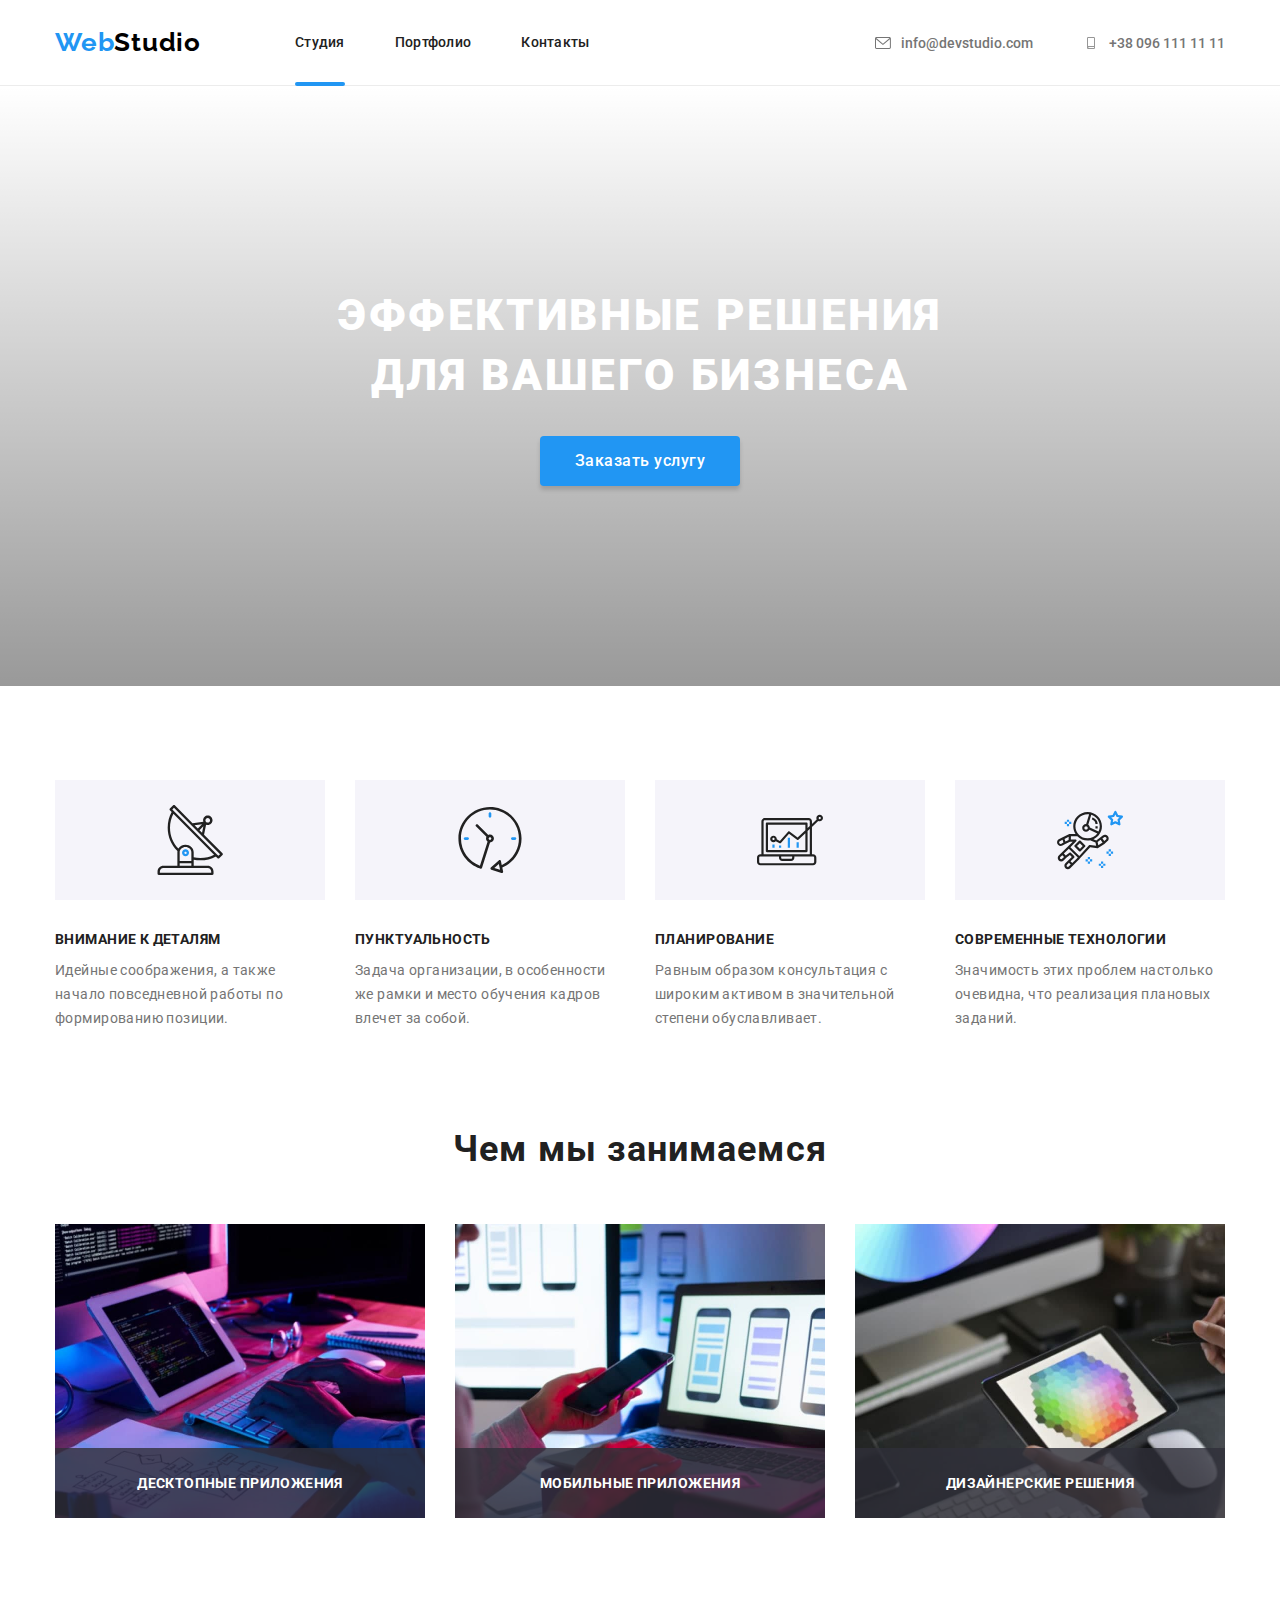
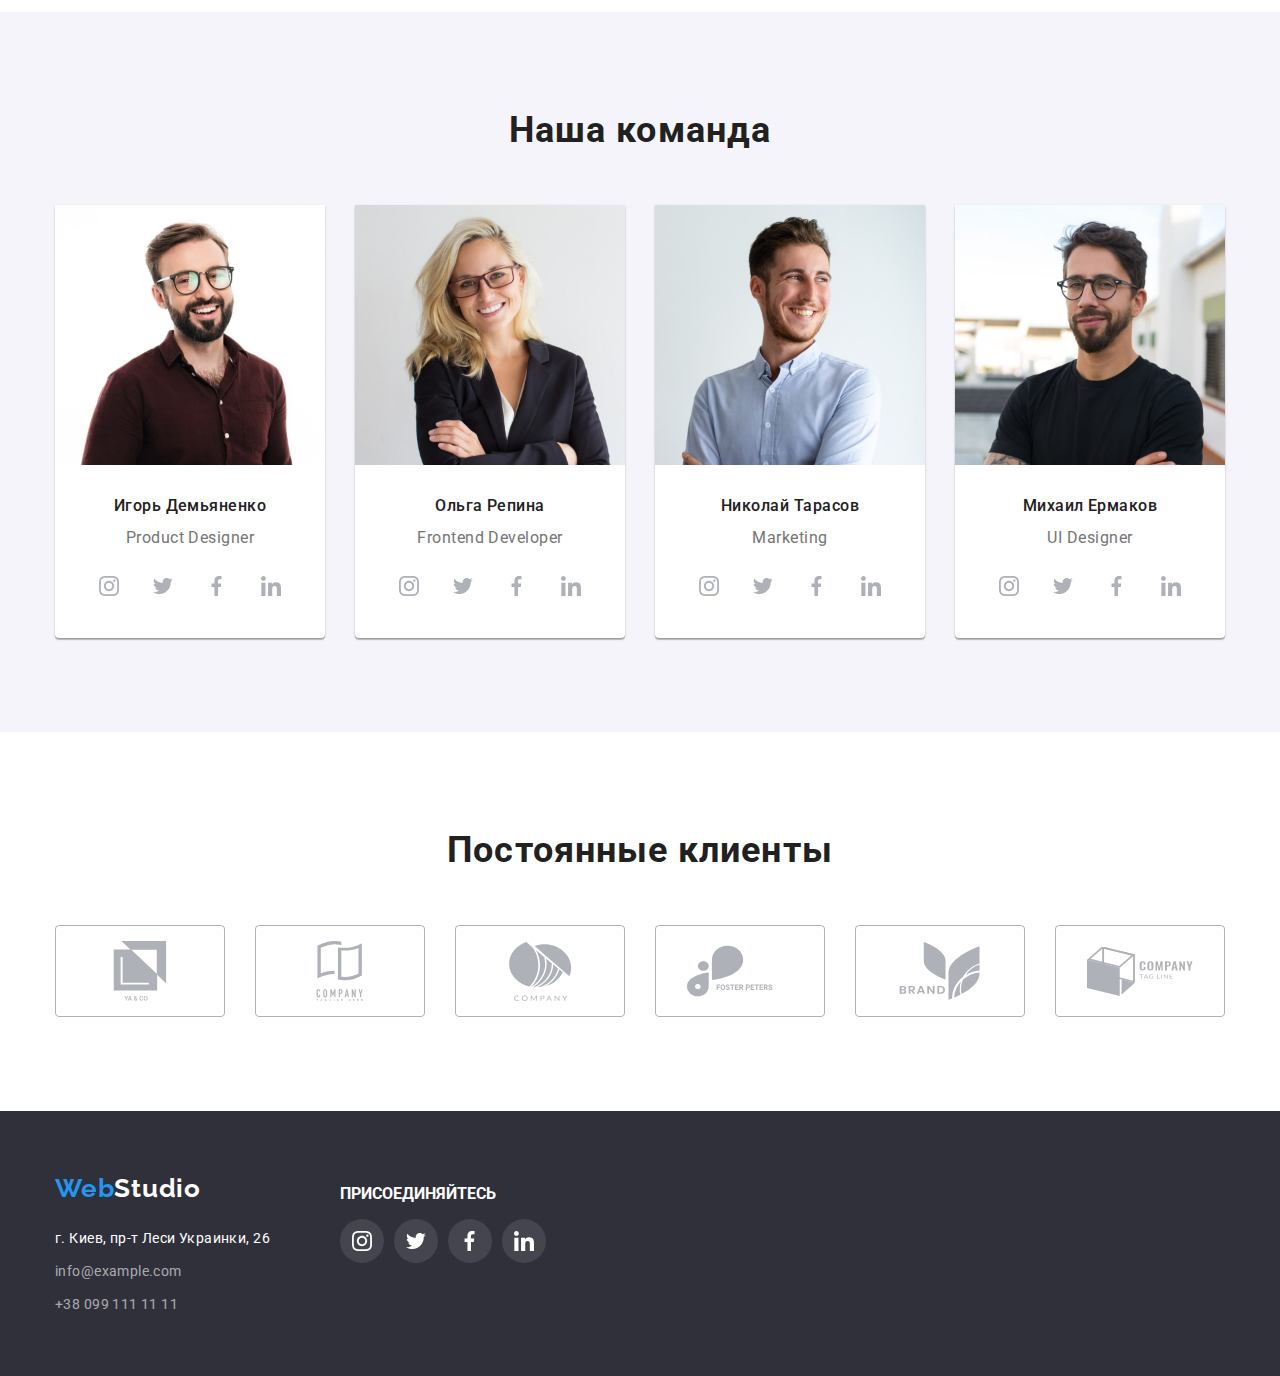
==== index.html @ 5f4a39ab "taks" ====
<!DOCTYPE html>
<html lang="en">
  <head>
    <meta charset="UTF-8" />
    <meta http-equiv="X-UA-Compatible" content="IE=edge" />
    <meta name="viewport" content="width=device-width, initial-scale=1.0" />
    <title>Document</title>
    <link
      rel="stylesheet"
      href="https://cdnjs.cloudflare.com/ajax/libs/modern-normalize/1.1.0/modern-normalize.css"
      integrity="sha512-Y0MM+V6ymRKN2zStTqzQ227DWhhp4Mzdo6gnlRnuaNCbc+YN/ZH0sBCLTM4M0oSy9c9VKiCvd4Jk44aCLrNS5Q=="
      crossorigin="anonymous"
      referrerpolicy="no-referrer"
    />
    <link
      rel="stylesheet"
      href="https://cdnjs.cloudflare.com/ajax/libs/animate.css/4.1.1/animate.min.css"
    />
    <link rel="stylesheet" href="./css/styles-new.css" />
  </head>
  <body>
    <header class="header">
      <div class="container header-info">
        <nav class="menu">
          <a class="webstudio" href="./index.html"
            >Web<span class="colorstudio-top">Studio</span></a
          >
          <ul class="ul-menu">
            
            <li class="li-head-button">
              <div class="active">
                <a class="head-button" href="./index.html">Студия</a>
              </div>

            </li>
            <li class="li-head-button">
              <a class="head-button" href="./portfolio.html">Портфолио</a>
            </li>
            <li class="li-head-button">
              <a class="head-button" href="">Контакты</a>
            </li>
          </ul>
        </nav>

        <ul class="head-cotacts">
          <li class="head-cotacts-li">
            <a class="contacts-top" href="mailto:info@devstudio.com">
              <svg class="icons-contacts">
                <use class="test" href="./img/symbol-defs.svg#icon-mail"></use>
              </svg>
              info@devstudio.com
            </a>
          </li>
          <li class="head-cotacts-li">
            <a class="contacts-top" href="tel:+380961111111">
              <svg class="icons-contacts">
                <use
                  class="test"
                  href="./img/symbol-defs.svg#icon-phone-norm"
                ></use>
              </svg>
              +38 096 111 11 11
            </a>
          </li>
        </ul>
      </div>
    </header>

    <main>
      <!--==========================HERO-SECTION================================-->

      <section class="section hero-section">
        <div class="container">
          <div class="hero-content">
            <h1 class="texthello">Эффективные решения для вашего бизнеса</h1>
            <button class="button-main modal-btn" type="button" data-modal-open>
              Заказать услугу
            </button>
          </div>
        </div>
      </section>
      <!--==========================END-HERO-SECTION============================-->

      <!-- =========================SECTION-OUR-BENEFITS========================-->
      <section class="section our-benefits">
        <div class="container">
          <ul class="menu-feature">
            <li class="li-menu-feature">
              <svg class="div-feature-icons">
                <use href="./img/symbol-defs.svg#icon-plate-all"></use>
              </svg>
              <h3 class="feature">Внимание к деталям</h3>
              <p class="p-benefits-content">
                Идейные соображения, а также начало повседневной работы по
                формированию позиции.
              </p>
            </li>

            <li class="li-menu-feature">
              <svg class="div-feature-icons">
                <use href="./img/symbol-defs.svg#icon-clock-all"></use>
              </svg>
              <h3 class="feature">Пунктуальность</h3>
              <p class="p-benefits-content">
                Задача организации, в особенности же рамки и место обучения
                кадров влечет за собой.
              </p>
            </li>

            <li class="li-menu-feature">
              <svg class="div-feature-icons">
                <use href="./img/symbol-defs.svg#icon-chart-all"></use>
              </svg>
              <h3 class="feature">Планирование</h3>
              <p class="p-benefits-content">
                Равным образом консультация с широким активом в значительной
                степени обуславливает.
              </p>
            </li>

            <li class="li-menu-feature">
              <svg class="div-feature-icons">
                <use href="./img/symbol-defs.svg#icon-astronaut-all"></use>
              </svg>
              <h3 class="feature">Современные технологии</h3>
              <p class="p-benefits-content">
                Значимость этих проблем настолько очевидна, что реализация
                плановых заданий.
              </p>
            </li>
          </ul>
        </div>
      </section>
      <!-- =========================END-SECTION-OUR-BENEFITS====================-->

      <!-- =========================SECTION-WHAT-ARE-WE-DO====================-->
      <section class="section">
        <div class="container">
          <h2 class="what-are-wedoo-and-ourteam">Чем мы занимаемся</h2>
          <ul class="whatarewedo-list">
            <li class="whatarewedo-list-li">
              <img
                src="./img/s21.jpg"
                alt="coding"
                width="370"
                height="294"
                class="img"
              />
              <div class="whatarewedo-list-li-div">
                <p class="whatarewedo-list-li-div-p">Десктопные приложения</p>
              </div>
            </li>
            <li class="whatarewedo-list-li">
              <img
                src="./img/s22.jpg"
                alt="phoning"
                width="370"
                height="294"
                class="img"
              />
              <div class="whatarewedo-list-li-div">
                <p class="whatarewedo-list-li-div-p">Мобильные приложения</p>
              </div>
            </li>
            <li class="whatarewedo-list-li">
              <img
                src="./img/s23.jpg"
                alt="picturing"
                width="370"
                height="294"
                class="img"
              />
              <div class="whatarewedo-list-li-div">
                <p class="whatarewedo-list-li-div-p">Дизайнерские решения</p>
              </div>
            </li>
          </ul>
        </div>
      </section>
      <!-- ================END-SECTION-WHAT-ARE-WE-DO====================-->

      <!-- ================SECTION-OUR-TEAM====================-->
      <section class="sectionourteam section">
        <div class="container">
          <h2 class="what-are-wedoo-and-ourteam">Наша команда</h2>
          <ul class="menu-people">
            <li class="name-box">
              <img src="./img/igor.jpg" alt="igor" width="270" height="260" />
              <div class="div-name-box">
                <h3 class="name">Игорь Демьяненко</h3>
                <p class="position">Product Designer</p>
                <ul class="social-links-list">
                  <li>
                    <a class="buttons-social-links" href="">
                      <svg class="icons-social-links">
                        <use href="./img/symbol-defs.svg#icon-instagram"></use>
                      </svg>
                    </a>
                  </li>
                  <li>
                    <a class="buttons-social-links" href="">
                      <svg class="icons-social-links">
                        <use href="./img/symbol-defs.svg#icon-twitter"></use>
                      </svg>
                    </a>
                  </li>
                  <li>
                    <a class="buttons-social-links" href="">
                      <svg class="icons-social-links">
                        <use href="./img/symbol-defs.svg#icon-fbook"></use>
                      </svg>
                    </a>
                  </li>
                  <li>
                    <a class="buttons-social-links" href="">
                      <svg class="icons-social-links">
                        <use href="./img/symbol-defs.svg#icon-in"></use>
                      </svg>
                    </a>
                  </li>
                </ul>
              </div>
            </li>

            <li class="name-box">
              <img src="./img/olga.jpg" alt="olga" width="270" height="260" />
              <div class="div-name-box">
                <h3 class="name">Ольга Репина</h3>
                <p class="position">Frontend Developer</p>
                <ul class="social-links-list">
                  <li>
                    <a class="buttons-social-links" href="">
                      <svg class="icons-social-links">
                        <use href="./img/symbol-defs.svg#icon-instagram"></use>
                      </svg>
                    </a>
                  </li>
                  <li>
                    <a class="buttons-social-links" href="">
                      <svg class="icons-social-links">
                        <use href="./img/symbol-defs.svg#icon-twitter"></use>
                      </svg>
                    </a>
                  </li>
                  <li>
                    <a class="buttons-social-links" href="">
                      <svg class="icons-social-links">
                        <use href="./img/symbol-defs.svg#icon-fbook"></use>
                      </svg>
                    </a>
                  </li>
                  <li>
                    <a class="buttons-social-links" href="">
                      <svg class="icons-social-links">
                        <use href="./img/symbol-defs.svg#icon-in"></use>
                      </svg>
                    </a>
                  </li>
                </ul>
              </div>
            </li>

            <li class="name-box">
              <img src="./img/kolya.jpg" alt="kolya" width="270" height="260" />

              <div class="div-name-box">
                <h3 class="name">Николай Тарасов</h3>
                <p class="position">Marketing</p>
                <ul class="social-links-list">
                  <li>
                    <a class="buttons-social-links" href="">
                      <svg class="icons-social-links">
                        <use href="./img/symbol-defs.svg#icon-instagram"></use>
                      </svg>
                    </a>
                  </li>
                  <li>
                    <a class="buttons-social-links" href="">
                      <svg class="icons-social-links">
                        <use href="./img/symbol-defs.svg#icon-twitter"></use>
                      </svg>
                    </a>
                  </li>
                  <li>
                    <a class="buttons-social-links" href="">
                      <svg class="icons-social-links">
                        <use href="./img/symbol-defs.svg#icon-fbook"></use>
                      </svg>
                    </a>
                  </li>
                  <li>
                    <a class="buttons-social-links" href="">
                      <svg class="icons-social-links">
                        <use href="./img/symbol-defs.svg#icon-in"></use>
                      </svg>
                    </a>
                  </li>
                </ul>
              </div>
            </li>

            <li class="name-box">
              <img
                src="./img/michael.jpg"
                alt="kolya"
                width="270"
                height="260"
              />

              <div class="div-name-box">
                <h3 class="name">Михаил Ермаков</h3>
                <p class="position">UI Designer</p>
                <ul class="social-links-list">
                  <li>
                    <a class="buttons-social-links" href="">
                      <svg class="icons-social-links">
                        <use href="./img/symbol-defs.svg#icon-instagram"></use>
                      </svg>
                    </a>
                  </li>
                  <li>
                    <a class="buttons-social-links" href="">
                      <svg class="icons-social-links">
                        <use href="./img/symbol-defs.svg#icon-twitter"></use>
                      </svg>
                    </a>
                  </li>
                  <li>
                    <a class="buttons-social-links" href="">
                      <svg class="icons-social-links">
                        <use href="./img/symbol-defs.svg#icon-fbook"></use>
                      </svg>
                    </a>
                  </li>
                  <li>
                    <a class="buttons-social-links" href="">
                      <svg class="icons-social-links">
                        <use href="./img/symbol-defs.svg#icon-in"></use>
                      </svg>
                    </a>
                  </li>
                </ul>
              </div>
            </li>
          </ul>
        </div>
      </section>
      <!-- ================END-SECTION-OUR-TEAM====================-->

      <!-- ================SECTION-OUR-CLIENTS====================-->
      <section class="section">
        <div class="container">
          <h2>Постоянные клиенты</h2>
          <ul class="section-clients">
            <li class="client-links">
              <a class="client-links-border" href="">
                <svg class="icons-clients">
                  <use href="./img/symbol-defs.svg#icon-clients-yaco"></use>
                </svg>
              </a>
            </li>
            <li class="client-links">
              <a class="client-links-border" href="">
                <svg class="icons-clients">
                  <use
                    href="./img/symbol-defs.svg#icon-clients-company-1"
                  ></use>
                </svg>
              </a>
            </li>
            <li class="client-links">
              <a class="client-links-border" href="">
                <svg class="icons-clients">
                  <use
                    href="./img/symbol-defs.svg#icon-clients-company-circle"
                  ></use>
                </svg>
              </a>
            </li>
            <li class="client-links">
              <a class="client-links-border" href="">
                <svg class="icons-clients">
                  <use
                    href="./img/symbol-defs.svg#icon-clients-foster-peters"
                  ></use>
                </svg>
              </a>
            </li>
            <li class="client-links">
              <a class="client-links-border" href="">
                <svg class="icons-clients">
                  <use href="./img/symbol-defs.svg#icon-clients-brand"></use>
                </svg>
              </a>
            </li>
            <li class="client-links">
              <a class="client-links-border" href="">
                <svg class="icons-clients">
                  <use
                    href="./img/symbol-defs.svg#icon-clients-company-last"
                  ></use>
                </svg>
              </a>
            </li>
          </ul>
        </div>
      </section>
      <!-- ================END-SECTION-OUR-CLIENTS====================-->
    </main>

    <footer class="podval">
      <div class="container footer-con">
        <div class="div-button-and-adress">
          <a class="lowwebstudio" href="./index.html"
            >Web<span class="webstudio-low">Studio</span></a
          >

          <address>
            <ul class="footer-adress">
              <li class="addr-prop">
                <p>г. Киев, пр-т Леси Украинки, 26</p>
              </li>

              <li class="li-footer">
                <a class="footer-adress-prop" href="mailto:info@devstudio.com"
                  >info@example.com</a
                >
              </li>

              <li class="li-footer">
                <a class="footer-adress-prop" href="tel:+380961111111"
                  >+38 099 111 11 11</a
                >
              </li>
            </ul>
          </address>
        </div>
        <div class="join-us">
          <p class="p-join-us">ПРИСОЕДИНЯЙТЕСЬ</p>
          <ul class="social-links-list-footer">
            <li>
              <a class="buttons-social-links-footer" href="">
                <svg class="icons-social-links-footer">
                  <use href="./img/symbol-defs.svg#icon-instagram"></use>
                </svg>
              </a>
            </li>
            <li>
              <a class="buttons-social-links-footer" href="">
                <svg class="icons-social-links-footer">
                  <use href="./img/symbol-defs.svg#icon-twitter"></use>
                </svg>
              </a>
            </li>
            <li>
              <a class="buttons-social-links-footer" href="">
                <svg class="icons-social-links-footer">
                  <use href="./img/symbol-defs.svg#icon-fbook"></use>
                </svg>
              </a>
            </li>
            <li>
              <a class="buttons-social-links-footer" href="">
                <svg class="icons-social-links-footer">
                  <use href="./img/symbol-defs.svg#icon-in"></use>
                </svg>
              </a>
            </li>
          </ul>
        </div>
      </div>
    </footer>
    <div class="backdrop is-hidden" data-modal>
      <div class="modal">
          <button type="button" class="close-btn" data-modal-close>X</button>
          <form action="#" class="modal-form">
              <p class="modal-form-head">Оставьте свои данные, мы вам перезвоним</p>
              <label class="modal-form-field">
                  Имя*
                  <span class="modal-form-field-content">
                    <svg class="modal-input-icons">
                      <use href="./img/symbol-defs.svg#icon-person"></use>
                    </svg>
                      <input name="user_name" type="text" class="modal-form-input" required minlength="2"
                          pattern="[a-zA-Zа-яёА-ЯЁ]+">
                      <span class="modal-form-icon"></span>
                  </span>
              </label>
              <label class="modal-form-field">
                  Телефон*
                  <span class="modal-form-field-content">
                    <svg class="modal-input-icons">
                      <use href="./img/symbol-defs.svg#icon-trubka"></use>
                    </svg>
                      <input name="user_phone" type="tel" class="modal-form-input" required
                          pattern="[0-9]{3}-[0-9]{3}-[0-9]{2}-[0-9]{2}" title="096-111-11-11">
                      <span class="modal-form-icon"></span>
                  </span>
              </label>
              <label class="modal-form-field">
                Почта*
                <span class="modal-form-field-content">
                  <svg class="modal-input-icons">
                    <use href="./img/symbol-defs.svg#icon-modal-mail"></use>
                  </svg>
                    <input name="user_mail" type="email" class="modal-form-input" required
                        pattern="[0-9]{3}-[0-9]{3}-[0-9]{2}-[0-9]{2}" title="096-111-11-11">
                    <span class="modal-form-icon"></span>
                </span>
            </label>
              <label class="modal-form-field">
                  Сообщение
                  <textarea name="user_message" class="modal-form-message" placeholder="Введите текст"></textarea>
              </label>


                  <label for="input-checkbox" class="modal-form-checkboxarea">
                    <input type="checkbox" name="custom-checkbox" class="modal-form-check" required
                    id="input-checkbox" value="checked">
                    Соглашаюсь и принимаю <a href="#"
                    class="modal-form-check-link">Условия
                    договора</a></label>
        <div class="modal-btn-kostil"><button type="submit" class="modal-form-btn">Отправить</button></div>
          </form>
      </div>
  </div>

    <script src="./js/modal.js"></script>
  </body>
</html>
---- css/styles-new.css ----
/*  =============TECH PART==============  */

@import url("https://fonts.googleapis.com/css2?family=Raleway:wght@700&family=Roboto:wght@400;500;700;900&display=swap");
:root {
  --black-color: black;
  --white-color: #ffffff;
  --hover-color: #2196f3;
  --h-color: #212121;
  --bg-color: #2f303a;
  --border-solid: #ececec;
  --content-color: #757575;
  --color-boxshadow: rgba(0, 0, 0, 0.15);
  --our-team-bg: #f5f4fa;
  --button-color: #2196f3;
  --button-hover: #188ce8;
  --footer-contacts: rgba(255, 255, 255, 0.6);
  --box-shadow-one: rgba(0, 0, 0, 0.12);
  --box-shadow-two: rgba(0, 0, 0, 0.14);
  --box-shadow-three: rgba(0, 0, 0, 0.2);
  --footer-links-bg: rgba(255, 255, 255, 0.1);
  --for-small-pics: #afb1b8;
}

*,
*::after,
*::before {
  box-sizing: border-box;
}

h1,
h2,
h3,
h4,
h5,
h6,
p {
  margin-top: 0;
}

.list {
  list-style: none;
  padding-left: 0;
  margin: 0;
}

.link {
  text-decoration: none;
  color: inherit;
}

img {
  display: block;
  max-width: 100%;
  height: auto;
}

ul {
  list-style-type: none;
  margin-top: 0px;
  margin-bottom: 0px;
  margin-left: 0; /* Отступ слева в браузере IE и Opera */
  padding-left: 0; /* Отступ слева в браузере Firefox, Safari, Chrome */
}

p {
  display: block;
  margin-block-start: 0;
  margin-block-end: 0;
  margin-inline-start: 0px;
  margin-inline-end: 0px;
  font-family: -apple-system, BlinkMacSystemFont, "Segoe UI", Roboto, Oxygen,
    Ubuntu, Cantarell, "Open Sans", "Helvetica Neue", sans-serif;
  letter-spacing: 3%;
}

body {
  font-family: "Roboto", sans-serif;
  color: var(--black-color);
  text-decoration: none;
}
/*color for 2 pages*/

.visually-hidden {
  position: absolute !important;
  clip: rect(1px 1px 1px 1px); /* IE6, IE7 */
  clip: rect(1px, 1px, 1px, 1px);
  padding: 0 !important;
  border: 0 !important;
  height: 1px !important;
  width: 1px !important;
  overflow: hidden;
}

.container {
  width: 1200px;
  margin-left: auto;
  margin-right: auto;
  padding-left: 15px;
  padding-right: 15px;
}

.section {
  padding-top: 94px;
  padding-bottom: 94px;
}

h2 {
  font-family: Roboto;
  font-style: normal;
  font-weight: bold;
  font-size: 36px;
  line-height: 136%;
  letter-spacing: 0.03em;
  white-space: nowrap;
  color: var(--h-color);
  display: flex;
  justify-content: center;
  margin-bottom: 50px;
}

/*  =============END TECH PART==============  */

/*  =============HEAD PART==============  */

.header {
  border-bottom: solid var(--border-solid) 1px;
  padding-bottom: 0px;
  padding-top: 0px;
}

.header-info {
  display: flex;
  align-items: center;
  justify-content: space-between;
}

.menu {
  display: flex;
  padding-top: 25px;
  padding-bottom: 25px;
}

.head-cotacts {
  display: flex;
  padding-top: 32px;
  padding-bottom: 32px;
}

.head-cotacts-li {
  margin-right: 50px;
}

.head-cotacts-li:last-child {
  margin-right: 0px;
}

.head-button {
  text-decoration: none;
  font-family: Roboto;
  font-style: normal;
  font-weight: 500;
  line-height: 136%;
  letter-spacing: 0.02em;
  font-size: 14px;
  color: var(--h-color);

  display: flex;
  transition-property: color;
  transition-duration: 250ms;
  transition-timing-function: cubic-bezier(0.4, 0, 0.2, 1);
}

.active {
  color: var(--hover-color);
  text-decoration: none;
  font-family: Roboto;
  font-style: normal;
  font-weight: 500;
  line-height: 136%;
  letter-spacing: 0.02em;
  font-size: 14px;
}

.active::after {
  display: block;
  position: absolute;
  left: 0; /*изменить на right:0;, чтобы изменить направление подчёркивания */
  width: 0; /*задаём длинну линии до наведения курсора*/
  height: 2px; /*задаём ширину линии*/
  background-color: var(--button-color); /*задаём цвет линии*/
  content: "";
  height: 4px;
  top: 49px;
  width: 100%;
  transition: width;
  border-radius: 2px;
}

.head-button:hover,
.head-button:focus {
  color: var(--hover-color);
}

.li-head-button {
  margin-right: 50px;
  display: flex;
  position: relative;
}

.li-head-button:last-child {
  margin-right: 0px;
}

.ul-menu {
  display: flex;
  align-items: center;
  padding-left: 0;
  margin: 0px;
}

.li-menu {
  display: flex;
  justify-content: space-between;
}

.contacts-top {
  color: var(--content-color);
  white-space: nowrap;
  text-decoration: none;
  font-size: 14px;
  font-weight: 500;
  display: flex;
  justify-content: center;
  align-items: center;
  transition-property: color;
  transition-duration: 250ms;
  transition-timing-function: cubic-bezier(0.4, 0, 0.2, 1);
}

.contacts-top:hover,
.contacts-top:focus {
  color: var(--hover-color);
}

.contacts-top:hover .icons-contacts {
  fill: var(--hover-color);
}

.contacts-top:focus .icons-contacts {
  fill: var(--hover-color);
}

.active {
  color: var(--hover-color);
}

.webstudio {
  text-decoration: none;
  font-family: Raleway;
  font-style: normal;
  font-weight: bold;
  font-size: 26px;
  line-height: 136%;
  letter-spacing: 0.03em;
  color: var(--hover-color);
  display: flex;
}

.colorstudio-top {
  color: var(--black-color);
  margin-right: 94px;
}

.icons-contacts {
  width: 16px;
  height: 12px;
  margin-right: 10px;
  fill: var(--content-color);
  transition-property: fill;
  transition-duration: 250ms;
  transition-timing-function: cubic-bezier(0.4, 0, 0.2, 1);
}

.icons-contacts:hover {
  fill: var(--hover-color);
}

/*  =============END HEAD PART==============  */

/*  =============HERO PART==============  */

.button-main {
  background: var(--button-color);
  box-shadow: 0px 4px 4px var(--color-boxshadow);
  border-radius: 4px;
  cursor: pointer;
  font-family: Roboto;
  font-style: normal;
  font-weight: 500;
  font-size: 16px;
  line-height: 187%;
  white-space: nowrap;
  text-align: center;
  letter-spacing: 0.03em;
  border: 0px;
  color: var(--white-color);
  width: 200px;
  height: 50px;
}

.button-main:hover {
  background: #188ce8;
  box-shadow: 0px 4px 4px rgba(0, 0, 0, 0.15);
  border-radius: 4px;
}

.hero-content {
  padding-left: 250px;
  padding-right: 250px;
  display: flex;
  flex-direction: column;
  align-items: center;
  justify-content: space-between;
}

.hero-section {
  background-image: linear-gradient(rgba(255, 255, 255, 0), rgba(0, 0, 0, 0.4)),
    url("/img/hero-bg.jpeg");
  background-size: cover;
  padding-top: 200px;
  padding-bottom: 200px;
}

.texthello {
  font-family: Roboto;
  font-style: normal;
  font-weight: 900;
  font-size: 44px;
  line-height: 136%;
  margin-bottom: 30px;
  text-align: center;
  letter-spacing: 0.06em;
  text-transform: uppercase;
  color: var(--white-color);
}

/*  =========MODAL PART==============  */

.backdrop {
  position: fixed;
  top: 0;
  left: 0;
  z-index: 100;
  width: 100%;
  height: 100%;
  background-color: rgba(0, 0, 0, 0.5);

  opacity: 1;
  visibility: visible;
  pointer-events: auto;

  transition: opacity 500ms linear, visibility 500ms linear;
}



.backdrop.is-hidden {
  opacity: 0;
  visibility: hidden;
  pointer-events: none;
}

.modal {
  position: absolute;
  top: 50%;
  left: 50%;
  transform: translate(-50%, -50%);
  width: 528px;
  height: 580px;
  background-color: #ffffff;
  padding: 40px;

}

.close-btn {
  position: absolute;
  display: flex;
  justify-content: center;
  align-items: center;
  top: 8px;
  right: 8px;
  width: 30px;
  height: 30px;
  border-radius: 50%;
  border: 1px solid rgba(0, 0, 0, 0.1);
  background-color: transparent;
  cursor: pointer;
  padding: 0;
}

.modal-button-close-prop {
  fill: var(--black-color);
  display: inline;
  width: 11px;
  height: 11px;
  margin: 0px;
}

.modal-form {
  display: flex;
  flex-direction: column;
  justify-content: center;
  align-content: center;

}

.modal-form .modal-form-btn {
  align-items: center;
}



.modal-form-head {
  font-family: Roboto;
  font-style: normal;
  font-weight: bold;
  font-size: 20px;
  line-height: 23px;
  text-align: center;
  letter-spacing: 0.03em;
  color: var(--h-color);
  margin-bottom: 12px;
}


.modal-form-field {
  font-family: Roboto;
font-style: normal;
font-weight: normal;
font-size: 12px;
line-height: 14px;
letter-spacing: 0.01em;
color: var(--content-color);

}

.modal-form-field + .modal-form-field {
  margin-top: 10px;
}

.modal-form-field-content {
  display: block;
  position: relative;
  margin-top: 4px;

}

.modal-form-input {
  width: 100%;
  height: 40px;
  border: 1px solid #303030;
  padding-left: 42px;
  transition: border-color 250ms linear;
}

.modal-form-input:focus {
  outline: none;
  border-color: var(--accent-color);
}



.modal-input-icons {
  position: absolute;
  left: 12px;
  top: 50%;
  transform: translateY(-50%);
  width: 18px;
  height: 18px;
  transition: background-color 250ms linear;
  fill: var(--h-color);
}

.modal-form-input:focus + .modal-form-icon {
  background-color: var(--accent-color);
}

.modal-form-message {
  width: 100%;
  height: 120px;
  resize: none;
  margin-top: 6px;
  padding: 12px 16px 12px 16px;
  transition: border-color 250ms linear;
  margin-bottom: 20px;
}

.modal-form-message:focus {
  outline: none;
  border-color: var(--accent-color);
}

.modal-form-message::placeholder {
  color: rgba(117, 117, 117, 0.5);
}

.modal-form-check-label::before {
  display: block;
  content: "";
  width: 20px;
  height: 20px;
  cursor: pointer;
  border: 1px solid #303030;
}



/*  =========END MODAL PART==============  */

/*  =============END HERO PART==============  */

/*  =============OUR BENEFITS PART==============  */

.our-benefits {
  padding-bottom: 0px;
}

.menu-feature {
  display: flex;
  justify-content: center;
  margin-left: -30px;
  margin-top: -30px;
}

.li-menu-feature {
  display: flex;
  justify-content: flex-start;
  flex-wrap: wrap;
  margin-left: 30px;
  margin-top: 30px;
  flex-basis: calc((100% - 120px) / 4);
}

.feature {
  font-family: Roboto;
  font-style: normal;
  font-weight: bold;
  font-size: 14px;
  line-height: 136%;
  white-space: nowrap;
  letter-spacing: 0.03em;
  text-transform: uppercase;
  color: var(--h-color);
  display: flex;
  justify-content: flex-start;
  margin-top: 30px;
  margin-bottom: 10px;
}

.social-links-list {
  display: flex;
  justify-content: space-between;
  flex-direction: row;
}

.div-feature-icons {
  display: flex;
  width: 270px;
  height: 120px;
  background-color: var(--our-team-bg);
  padding: 25px 102px 25px 102px;
}

.p-benefits-content {
  font-family: Roboto;
  font-style: normal;
  font-weight: normal;
  font-size: 14px;
  line-height: 171%;
  letter-spacing: 0.03em;
  color: var(--content-color);
}

/*  =============END OUR BENEFITS PART==============  */

/*  =============WHAT ARE WE DO PART==============  */

.whatarewedo-list {
  display: flex;
  justify-content: center;
  flex-wrap: wrap;
  margin-left: -30px;
  margin-top: -30px;
}

.whatarewedo-list-li {
  display: flex;
  flex-wrap: wrap;
  margin-left: 30px;
  margin-top: 30px;
  flex-basis: calc((100% - 90px) / 3);
  position: relative;
}

.whatarewedo-list-li-div {
  width: 100%;
  height: 70px;
  position: absolute;
  top: 224px;
  background: rgba(47, 48, 58, 0.8);
  display: flex;
  justify-content: center;
  align-items: center;
}
.whatarewedo-list-li-div-p {
  text-transform: uppercase;
  font-family: Roboto;
  font-style: normal;
  font-weight: bold;
  font-size: 14px;
  line-height: 16px;
  text-align: center;
  letter-spacing: 0.03em;
  color: var(--white-color);
}
/*  =============END WHAT ARE WE DO PART==============  */

/*  =============OUR TEAM PART==============  */
.sectionourteam {
  background-color: var(--our-team-bg);
}

.menu-people {
  display: flex;
  flex-wrap: wrap;
  margin-left: -30px;
  margin-top: -30px;
}

.name-box {
  background: var(--white-color);
  box-shadow: 0px 1px 3px var(--box-shadow-one),
    0px 1px 1px var(--box-shadow-two), 0px 2px 1px var(--box-shadow-three);
  border-radius: 0px 0px 4px 4px;
  margin-left: 30px;
  margin-top: 30px;
  flex-basis: calc((100% - 120px) / 4);
}

.div-name-box {
  padding: 30px 32px 30px 32px;
}

.name {
  font-family: Roboto;
  font-style: normal;
  font-weight: 500;
  font-size: 16px;
  line-height: 136%;
  /* identical to box height */
  white-space: nowrap;
  text-align: center;
  letter-spacing: 0.03em;
  margin-bottom: 10px;
  color: var(--h-color);
}

.position {
  font-family: Roboto;
  font-style: normal;
  font-weight: normal;
  font-size: 16px;
  line-height: 136%;
  white-space: nowrap;
  text-align: center;
  letter-spacing: 0.03em;
  color: var(--content-color);
  margin-bottom: 16px;
}

.icons-social-links {
  fill: var(--for-small-pics);
  width: 20px;
  height: 20px;
}

.social-links-list {
  margin-right: 10px;
}

.social-links-list:last-child {
  margin-right: 0px;
}

.buttons-social-links:hover .icons-social-links {
  fill: var(--white-color);
}

/*  =============END OUR TEAM PART==============  */

/*  =============OUR CLIENTS PART==============  */

.section-clients {
  display: flex;
  flex-wrap: wrap;
  margin-left: -30px;
  margin-top: -30px;
}

.client-links {
  display: flex;
  justify-content: center;
  align-items: center;
  margin-left: 30px;
  margin-top: 30px;
  flex-basis: calc((100% - 180px) / 6);
}

.icons-clients {
  width: 106px;
  height: 60px;
  fill: var(--for-small-pics);
  display: flex;
  transition-property: fill, border;
  transition-duration: 250ms;
  transition-timing-function: cubic-bezier(0.4, 0, 0.2, 1);
}

.client-links-border {
  width: 170px;
  height: 92px;
  border: 1px solid var(--for-small-pics);
  border-radius: 4px;
  display: flex;
  justify-content: center;
  align-items: center;
  transition-property: fill, border;
  transition-duration: 250ms;
  transition-timing-function: cubic-bezier(0.4, 0, 0.2, 1);
}

.client-links:hover .client-links-border .icons-clients {
  fill: var(--hover-color);
}

.client-links-border:hover {
  border: 1px solid var(--hover-color);
}

.buttons-social-links {
  padding: 0;
  border: none;
  border-radius: 50%;
  width: 44px;
  height: 44px;
  background-color: var(--white-color);
  display: flex;
  justify-content: center;
  align-items: center;
  cursor: pointer;
  transition-property: background-color, fill;
  transition-duration: 250ms;
  transition-timing-function: cubic-bezier(0.4, 0, 0.2, 1);
}

.buttons-social-links:hover {
  background-color: var(--hover-color);
}

/*  =============END OUR CLIENTS PART==============  */

/*  =============FOOTER PART==============  */
.podval {
  background-color: var(--bg-color);
}

.footer-con {
  padding-top: 60px;
  padding-bottom: 60px;
  display: flex;
  background-color: var(--bg-color);
}

.div-button-and-adress {
  margin-right: 70px;
}

.lowwebstudio {
  text-decoration: none;
  font-family: Raleway;
  font-style: normal;
  font-weight: bold;
  font-size: 26px;
  line-height: 136%;
  /* identical to box height */
  display: flex;
  letter-spacing: 0.03em;
  color: var(--hover-color);
}

.webstudio-low {
  color: white;
}

.addr-prop {
  font-family: Roboto;
  font-style: normal;
  font-weight: normal;
  font-size: 14px;
  line-height: 171%;
  /* or 171% */
  letter-spacing: 0.03em;
  color: var(--white-color);
  transition-property: color;
  transition-duration: 250ms;
}

.footer-adress {
  margin-top: 20px;
}

.li-footer {
  margin-top: 9px;
}

.footer-adress-prop {
  text-decoration: none;
  font-family: Roboto;
  font-style: normal;
  font-weight: normal;
  font-size: 14px;
  line-height: 171%;
  letter-spacing: 0.03em;
  color: var(--footer-contacts);
  transition-timing-function: cubic-bezier(0.4, 0, 0.2, 1);
}
/* footer end*/

.footer-adress-prop:hover,
.footer-adress-prop:focus {
  color: var(--hover-color);
}

.p-join-us {
  width: 145px;
  height: 16px;
  font-weight: 700;
  line-height: 136%;
  margin-bottom: 20px;
  color: var(--white-color);
  margin-top: 12px;
}

.buttons-social-links-footer {
  padding: 0;
  border: none;
  border-radius: 50%;
  width: 44px;
  height: 44px;
  background-color: var(--footer-links-bg);
  display: flex;
  justify-content: center;
  align-items: center;
  cursor: pointer;
  margin-right: 10px;
  transition-property: background-color;
  transition-duration: 250ms;
  transition-timing-function: cubic-bezier(0.4, 0, 0.2, 1);
}

.social-links-list-footer {
  display: flex;
  padding: 0px;
}

.icons-social-links-footer {
  fill: var(--white-color);
  width: 20px;
  height: 20px;
  transition-property: color;
  transition-duration: 250ms;
  transition-timing-function: cubic-bezier(0.4, 0, 0.2, 1);
}

.buttons-social-links-footer:hover {
  background-color: var(--hover-color);
}

/*=============================PORTFOLIO===================================*/

.button-class {
  background: var(--our-team-bg);
  border-radius: 4px;
  font-family: Roboto;
  font-style: normal;
  font-weight: 500;
  font-size: 16px;
  line-height: 162%;
  /* identical to box height, or 162% */
  padding: 6px 22px 6px 22px;
  text-align: center;
  letter-spacing: 0.03em;
  border: 0px;
  color: var(--black-color);
  cursor: pointer;
  transition-property: background, color, box-shadow, border-radius;
  transition-duration: 250ms;
  transition-timing-function: cubic-bezier(0.4, 0, 0.2, 1);
}

.button-class:hover,
.button-class:focus {
  background: var(--hover-color);
  /* shadow-middle */
  color: white;
  box-shadow: 0px 3px 1px rgba(0, 0, 0, 0.1), 0px 1px 2px rgba(0, 0, 0, 0.08),
    0px 2px 2px var(--box-shadow-one);
  border-radius: 4px;
  padding: 6px 22px 6px 22px;
}

.h3-pics {
  font-family: Roboto;
  font-style: normal;
  font-weight: bold;
  font-size: 18px;
  line-height: 200%;
  /* identical to box height, or 200% */
  margin: 0;
  letter-spacing: 0.06em;
  color: var(--h-color);
  margin-bottom: 4px;
}

.p-pics {
  font-family: Roboto;
  font-style: normal;
  font-weight: normal;
  font-size: 16px;
  line-height: 187%;
  /* identical to box height, or 187% */
  letter-spacing: 0.03em;
  color: var(--content-color);
}

.podval-portfolio {
  background: var(--bg-color);
}

.button-list {
  display: flex;
  justify-content: center;
  margin-bottom: 50px;
}

.button-li {
  margin-right: 8px;
}

.button-li:last-child {
  margin-right: 0px;
}

.pic-list {
  display: flex;
  flex-wrap: wrap;
  margin-top: -30px;
  margin-left: -30px;
}

.portfolio-box {
  background: var(--white-color);
  margin-top: 30px;
  margin-left: 30px;
  flex-basis: calc((100% - 90px) / 3);
  transition-property: box-shadow, background;
  transition-duration: 250ms;
  transition-timing-function: cubic-bezier(0.4, 0, 0.2, 1);
  position: relative;
}

.portfolio-box:hover {
  box-shadow: 0px 1px 1px rgba(0, 0, 0, 0.12), 0px 4px 4px rgba(0, 0, 0, 0.06),
    1px 4px 6px rgba(0, 0, 0, 0.16);
}

.portfolio {
  padding-top: 94px;
}

.box-text {
  padding: 20px 24px 20px 24px;
  border-left: 1px solid #eeeeee;
  border-bottom: 1px solid #eeeeee;
  border-right: 1px solid #eeeeee;
}

.portfolio-box-div {
  display: flex;
  position: relative;
}

.portfolio-pic-hover-p {
  padding: 63px 24px 63px 24px;
  font-family: Roboto;
  font-style: normal;
  font-weight: normal;
  font-size: 18px;
  line-height: 156%;
  letter-spacing: 0.03em;
  color: #ffffff;
}

.image-overlay {
  position: absolute;
  bottom: 0;
  left: 0;
  right: 0;
  overflow: hidden;
  width: 100%;
  height: 0;
  background: rgba(33, 150, 243, 0.9);
  z-index: 9;
  transition-duration: 250ms;
  transition-timing-function: cubic-bezier(0.4, 0, 0.2, 1);
}

.portfolio-box:hover .image-overlay {
  opacity: 1;
  height: 100%;
  animation-play-state: running;
}

.modal-start-p {
  font-family: Roboto;
font-style: normal;
font-weight: bold;
font-size: 20px;
line-height: 23px;
text-align: center;
letter-spacing: 0.03em;

color: #212121;
}

.modal-input-name {
  width: 100%;
}

.custom-checkbox {
  position: absolute;
  z-index: -1;
  opacity: 0;
}

.custom-checkbox+label {
  display: inline-flex;
  align-items: center;
  user-select: none;
}

.custom-checkbox+label::before {
  content: '';
  display: inline-block;
  width: 1em;
  height: 1em;
  flex-shrink: 0;
  flex-grow: 0;
  border: 1px solid #adb5bd;
  border-radius: 0.25em;
  margin-right: 0.5em;
  background-repeat: no-repeat;
  background-position: center center;
  background-size: 50% 50%;
}

.custom-checkbox:not(:disabled):not(:checked)+label:hover::before {
  border-color: #b3d7ff;
}

.custom-checkbox:not(:disabled):active+label::before {
  background-color: #b3d7ff;
  border-color: #b3d7ff;
}

.custom-checkbox:focus+label::before {
  box-shadow: 0 0 0 0.2rem rgba(0, 123, 255, 0.25);
}

.custom-checkbox:focus:not(:checked)+label::before {
  border-color: #80bdff;
}

.custom-checkbox:checked+label::before {
  border-color: #0b76ef;
  background-color: #0b76ef;
  background-image: url(./img/symbol-defs#icon-checkmark);
}

.custom-checkbox:disabled+label::before {
  background-color: #e9ecef;
}

.modal-form-checkboxarea {
  margin-bottom: 30px;
  font-family: Roboto;
font-style: normal;
font-weight: normal;
font-size: 14px;
line-height: 171%;
/* identical to box height, or 171% */

letter-spacing: 0.03em;

color: var(--content-color);
}

.modal-form-btn {
  padding: 10px 56px 10px 56px;
  font-family: Roboto;
font-style: normal;
font-weight: bold;
font-size: 16px;
line-height: 187%;
/* identical to box height, or 187% */
background-color: var(--button-color);
letter-spacing: 0.06em;
width: 200px;
height: 50px;
border-radius: 4px;
border: 0px;
color: var(--white-color);


}

.modal-btn-kostil {
  display: flex;
  justify-content: center;
}
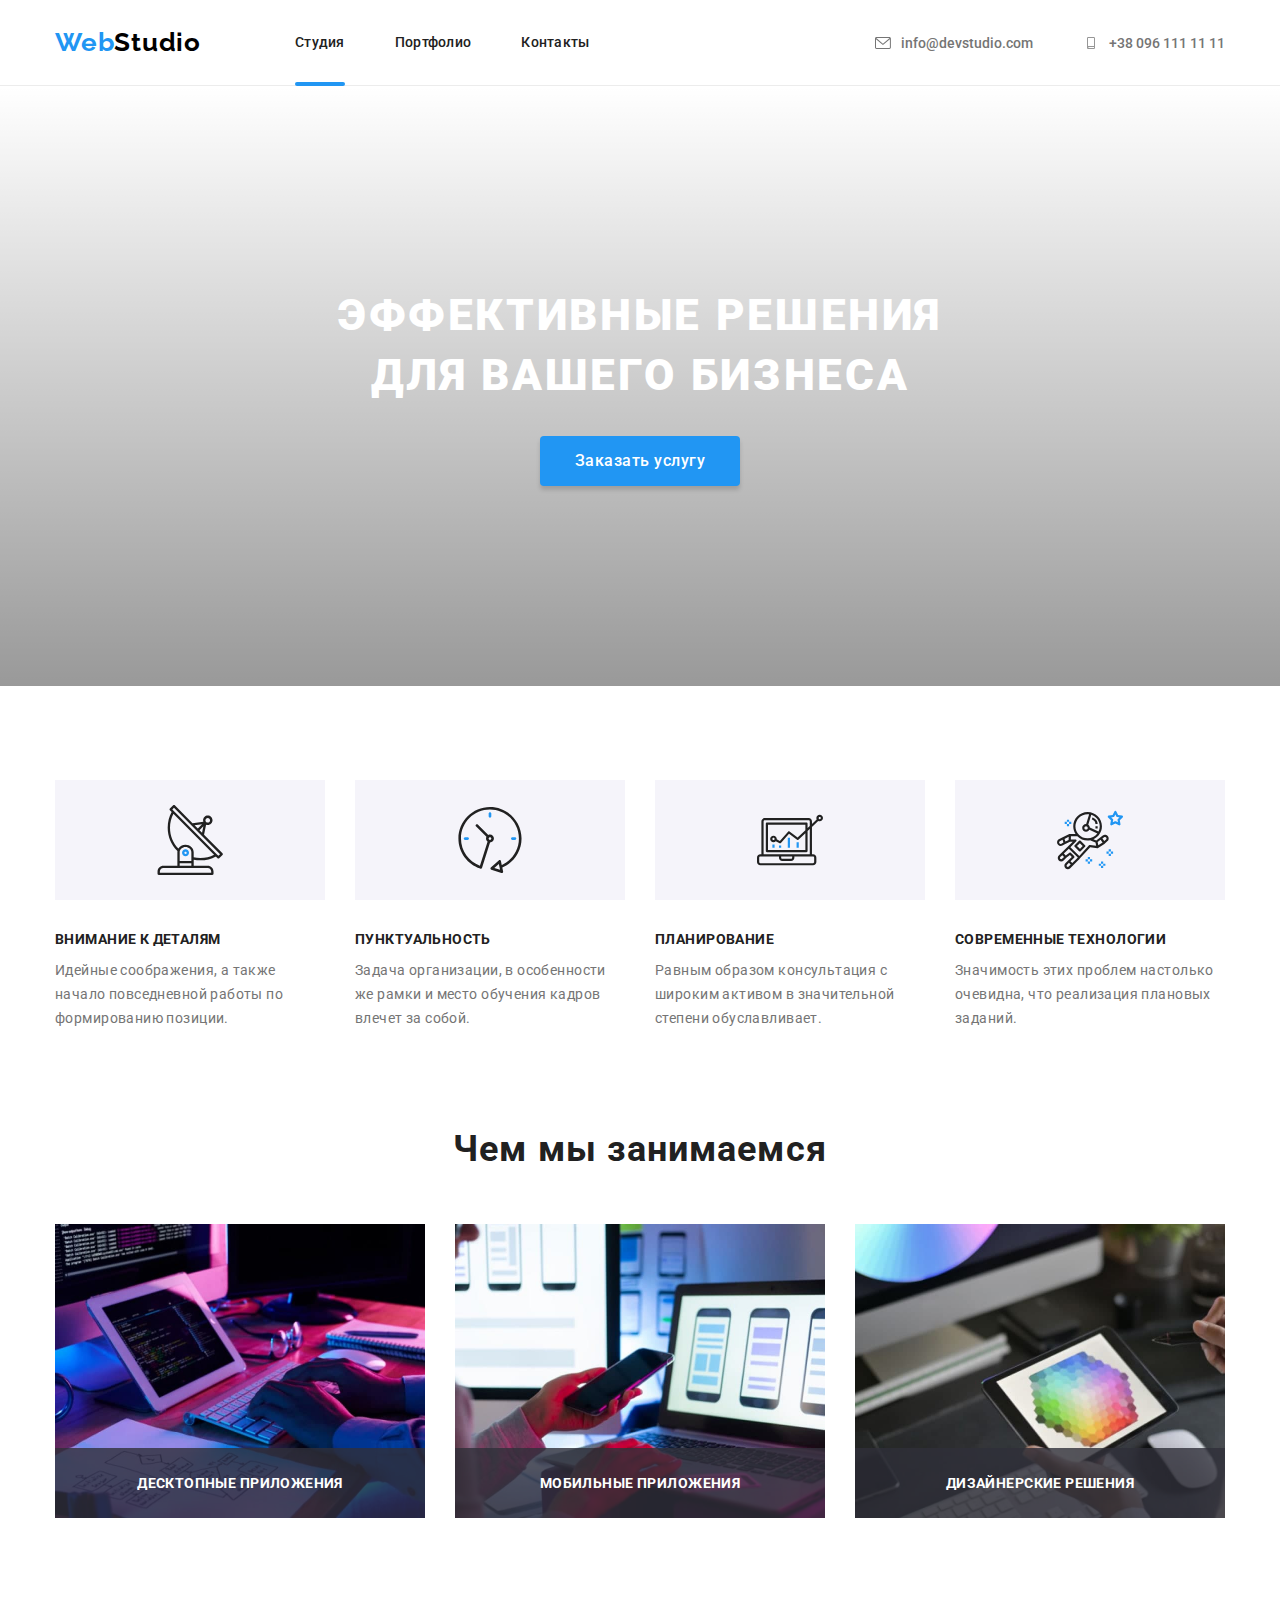
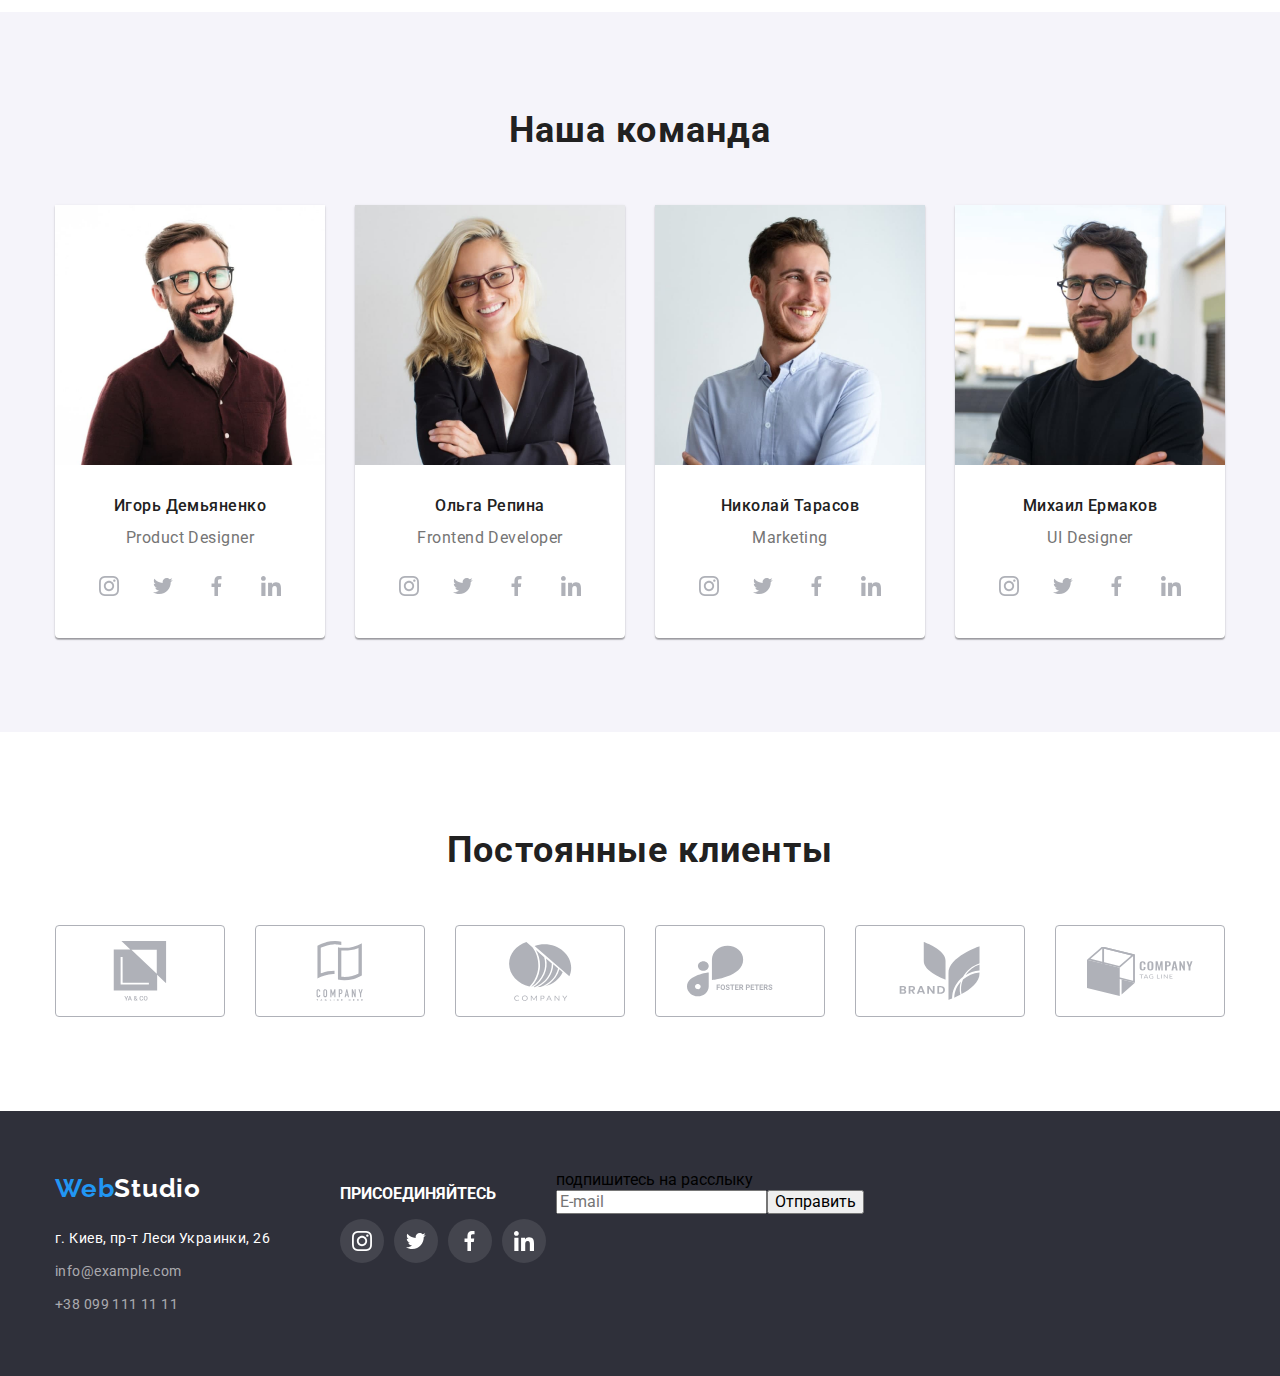
==== commit 3955c52b: "ok" ====
--- a/index.html
+++ b/index.html
@@ -26,12 +26,10 @@
             >Web<span class="colorstudio-top">Studio</span></a
           >
           <ul class="ul-menu">
-            
             <li class="li-head-button">
               <div class="active">
                 <a class="head-button" href="./index.html">Студия</a>
               </div>
-
             </li>
             <li class="li-head-button">
               <a class="head-button" href="./portfolio.html">Портфолио</a>
@@ -468,62 +466,108 @@
             </li>
           </ul>
         </div>
+        <div class="footerdiv-for-form">
+          <form class="footer-form" action="">
+            <p class="footer-form-p">подпишитесь на расслыку</p>
+            <div class="footer-form-input-div">
+              <input
+                type="text"
+                class="footer-form-input"
+                placeholder="E-mail"
+              />
+              <button type="submit" class="footer-form-button">
+                Отправить
+              </button>
+            </div>
+          </form>
+        </div>
       </div>
     </footer>
     <div class="backdrop is-hidden" data-modal>
       <div class="modal">
-          <button type="button" class="close-btn" data-modal-close>X</button>
-          <form action="#" class="modal-form">
-              <p class="modal-form-head">Оставьте свои данные, мы вам перезвоним</p>
-              <label class="modal-form-field">
-                  Имя*
-                  <span class="modal-form-field-content">
-                    <svg class="modal-input-icons">
-                      <use href="./img/symbol-defs.svg#icon-person"></use>
-                    </svg>
-                      <input name="user_name" type="text" class="modal-form-input" required minlength="2"
-                          pattern="[a-zA-Zа-яёА-ЯЁ]+">
-                      <span class="modal-form-icon"></span>
-                  </span>
-              </label>
-              <label class="modal-form-field">
-                  Телефон*
-                  <span class="modal-form-field-content">
-                    <svg class="modal-input-icons">
-                      <use href="./img/symbol-defs.svg#icon-trubka"></use>
-                    </svg>
-                      <input name="user_phone" type="tel" class="modal-form-input" required
-                          pattern="[0-9]{3}-[0-9]{3}-[0-9]{2}-[0-9]{2}" title="096-111-11-11">
-                      <span class="modal-form-icon"></span>
-                  </span>
-              </label>
-              <label class="modal-form-field">
-                Почта*
-                <span class="modal-form-field-content">
-                  <svg class="modal-input-icons">
-                    <use href="./img/symbol-defs.svg#icon-modal-mail"></use>
-                  </svg>
-                    <input name="user_mail" type="email" class="modal-form-input" required
-                        pattern="[0-9]{3}-[0-9]{3}-[0-9]{2}-[0-9]{2}" title="096-111-11-11">
-                    <span class="modal-form-icon"></span>
-                </span>
-            </label>
-              <label class="modal-form-field">
-                  Сообщение
-                  <textarea name="user_message" class="modal-form-message" placeholder="Введите текст"></textarea>
-              </label>
-
-
-                  <label for="input-checkbox" class="modal-form-checkboxarea">
-                    <input type="checkbox" name="custom-checkbox" class="modal-form-check" required
-                    id="input-checkbox" value="checked">
-                    Соглашаюсь и принимаю <a href="#"
-                    class="modal-form-check-link">Условия
-                    договора</a></label>
-        <div class="modal-btn-kostil"><button type="submit" class="modal-form-btn">Отправить</button></div>
-          </form>
+        <button type="button" class="close-btn" data-modal-close>X</button>
+        <form action="#" class="modal-form">
+          <p class="modal-form-head">Оставьте свои данные, мы вам перезвоним</p>
+          <label class="modal-form-field">
+            Имя*
+            <span class="modal-form-field-content">
+              <input
+                name="user_name"
+                type="text"
+                class="modal-form-input"
+                required
+                minlength="2"
+                pattern="[a-zA-Zа-яёА-ЯЁ]+"
+              />
+              <svg class="modal-input-icons">
+                <use href="./img/symbol-defs.svg#icon-person"></use>
+              </svg>
+              <span class="modal-form-icon"></span>
+            </span>
+          </label>
+          <label class="modal-form-field">
+            Телефон*
+            <span class="modal-form-field-content">
+              <input
+                name="user_phone"
+                type="tel"
+                class="modal-form-input"
+                required
+                pattern="[0-9]{3}-[0-9]{3}-[0-9]{2}-[0-9]{2}"
+                title="096-111-11-11"
+              />
+              <svg class="modal-input-icons">
+                <use href="./img/symbol-defs.svg#icon-trubka"></use>
+              </svg>
+              <span class="modal-form-icon"></span>
+            </span>
+          </label>
+          <label class="modal-form-field">
+            Почта*
+            <span class="modal-form-field-content">
+              <input
+                name="user_mail"
+                type="email"
+                class="modal-form-input"
+                required
+                pattern="[0-9]{3}-[0-9]{3}-[0-9]{2}-[0-9]{2}"
+                title="096-111-11-11"
+              />
+              <svg class="modal-input-icons">
+                <use href="./img/symbol-defs.svg#icon-modal-mail"></use>
+              </svg>
+              <span class="modal-form-icon"></span>
+            </span>
+          </label>
+          <label class="modal-form-field">
+            Сообщение
+            <textarea
+              name="user_message"
+              class="modal-form-message"
+              placeholder="Введите текст"
+            ></textarea>
+          </label>
+
+          <label for="input-checkbox" class="modal-form-checkboxarea">
+            <input
+              type="checkbox"
+              name="custom-checkbox"
+              class="modal-form-check"
+              required
+              id="input-checkbox"
+              value="checked"
+            />
+            Соглашаюсь и принимаю
+            <a href="#" class="modal-form-check-link"
+              >Условия договора</a
+            ></label
+          >
+          <div class="modal-btn-kostil">
+            <button type="submit" class="modal-form-btn">Отправить</button>
+          </div>
+        </form>
       </div>
-  </div>
+    </div>
 
     <script src="./js/modal.js"></script>
   </body>
--- a/css/styles-new.css
+++ b/css/styles-new.css
@@ -362,8 +362,6 @@
   transition: opacity 500ms linear, visibility 500ms linear;
 }
 
-
-
 .backdrop.is-hidden {
   opacity: 0;
   visibility: hidden;
@@ -379,7 +377,6 @@
   height: 580px;
   background-color: #ffffff;
   padding: 40px;
-
 }
 
 .close-btn {
@@ -411,14 +408,11 @@
   flex-direction: column;
   justify-content: center;
   align-content: center;
-
 }
 
 .modal-form .modal-form-btn {
   align-items: center;
 }
-
-
 
 .modal-form-head {
   font-family: Roboto;
@@ -432,16 +426,14 @@
   margin-bottom: 12px;
 }
 
-
 .modal-form-field {
   font-family: Roboto;
-font-style: normal;
-font-weight: normal;
-font-size: 12px;
-line-height: 14px;
-letter-spacing: 0.01em;
-color: var(--content-color);
-
+  font-style: normal;
+  font-weight: normal;
+  font-size: 12px;
+  line-height: 14px;
+  letter-spacing: 0.01em;
+  color: var(--content-color);
 }
 
 .modal-form-field + .modal-form-field {
@@ -452,7 +444,6 @@
   display: block;
   position: relative;
   margin-top: 4px;
-
 }
 
 .modal-form-input {
@@ -465,10 +456,8 @@
 
 .modal-form-input:focus {
   outline: none;
-  border-color: var(--accent-color);
-}
-
-
+  border-color: var(--button-color);
+}
 
 .modal-input-icons {
   position: absolute;
@@ -478,11 +467,12 @@
   width: 18px;
   height: 18px;
   transition: background-color 250ms linear;
-  fill: var(--h-color);
-}
-
-.modal-form-input:focus + .modal-form-icon {
-  background-color: var(--accent-color);
+}
+
+.modal-form-input:focus + .modal-input-icons {
+  outline: none;
+  border-color: var(--button-color);
+  fill: var(--button-color);
 }
 
 .modal-form-message {
@@ -512,8 +502,6 @@
   cursor: pointer;
   border: 1px solid #303030;
 }
-
-
 
 /*  =========END MODAL PART==============  */
 
@@ -1033,14 +1021,14 @@
 
 .modal-start-p {
   font-family: Roboto;
-font-style: normal;
-font-weight: bold;
-font-size: 20px;
-line-height: 23px;
-text-align: center;
-letter-spacing: 0.03em;
-
-color: #212121;
+  font-style: normal;
+  font-weight: bold;
+  font-size: 20px;
+  line-height: 23px;
+  text-align: center;
+  letter-spacing: 0.03em;
+
+  color: #212121;
 }
 
 .modal-input-name {
@@ -1053,14 +1041,14 @@
   opacity: 0;
 }
 
-.custom-checkbox+label {
+.custom-checkbox + label {
   display: inline-flex;
   align-items: center;
   user-select: none;
 }
 
-.custom-checkbox+label::before {
-  content: '';
+.custom-checkbox + label::before {
+  content: "";
   display: inline-block;
   width: 1em;
   height: 1em;
@@ -1074,67 +1062,68 @@
   background-size: 50% 50%;
 }
 
-.custom-checkbox:not(:disabled):not(:checked)+label:hover::before {
+.custom-checkbox:not(:disabled):not(:checked) + label:hover::before {
   border-color: #b3d7ff;
 }
 
-.custom-checkbox:not(:disabled):active+label::before {
+.custom-checkbox:not(:disabled):active + label::before {
   background-color: #b3d7ff;
   border-color: #b3d7ff;
 }
 
-.custom-checkbox:focus+label::before {
+.custom-checkbox:focus + label::before {
   box-shadow: 0 0 0 0.2rem rgba(0, 123, 255, 0.25);
 }
 
-.custom-checkbox:focus:not(:checked)+label::before {
+.custom-checkbox:focus:not(:checked) + label::before {
   border-color: #80bdff;
 }
 
-.custom-checkbox:checked+label::before {
+.custom-checkbox:checked + label::before {
   border-color: #0b76ef;
   background-color: #0b76ef;
   background-image: url(./img/symbol-defs#icon-checkmark);
 }
 
-.custom-checkbox:disabled+label::before {
+.custom-checkbox:disabled + label::before {
   background-color: #e9ecef;
 }
 
 .modal-form-checkboxarea {
   margin-bottom: 30px;
   font-family: Roboto;
-font-style: normal;
-font-weight: normal;
-font-size: 14px;
-line-height: 171%;
-/* identical to box height, or 171% */
-
-letter-spacing: 0.03em;
-
-color: var(--content-color);
+  font-style: normal;
+  font-weight: normal;
+  font-size: 14px;
+  line-height: 171%;
+  /* identical to box height, or 171% */
+  width: 100%;
+  letter-spacing: 0.03em;
+  color: var(--content-color);
 }
 
 .modal-form-btn {
   padding: 10px 56px 10px 56px;
   font-family: Roboto;
-font-style: normal;
-font-weight: bold;
-font-size: 16px;
-line-height: 187%;
-/* identical to box height, or 187% */
-background-color: var(--button-color);
-letter-spacing: 0.06em;
-width: 200px;
-height: 50px;
-border-radius: 4px;
-border: 0px;
-color: var(--white-color);
-
-
+  font-style: normal;
+  font-weight: bold;
+  font-size: 16px;
+  line-height: 187%;
+  /* identical to box height, or 187% */
+  background-color: var(--button-color);
+  letter-spacing: 0.06em;
+  width: 200px;
+  height: 50px;
+  border-radius: 4px;
+  border: 0px;
+  color: var(--white-color);
 }
 
 .modal-btn-kostil {
   display: flex;
   justify-content: center;
-}+}
+
+.footer-form-input-div {
+  display: flex;
+}
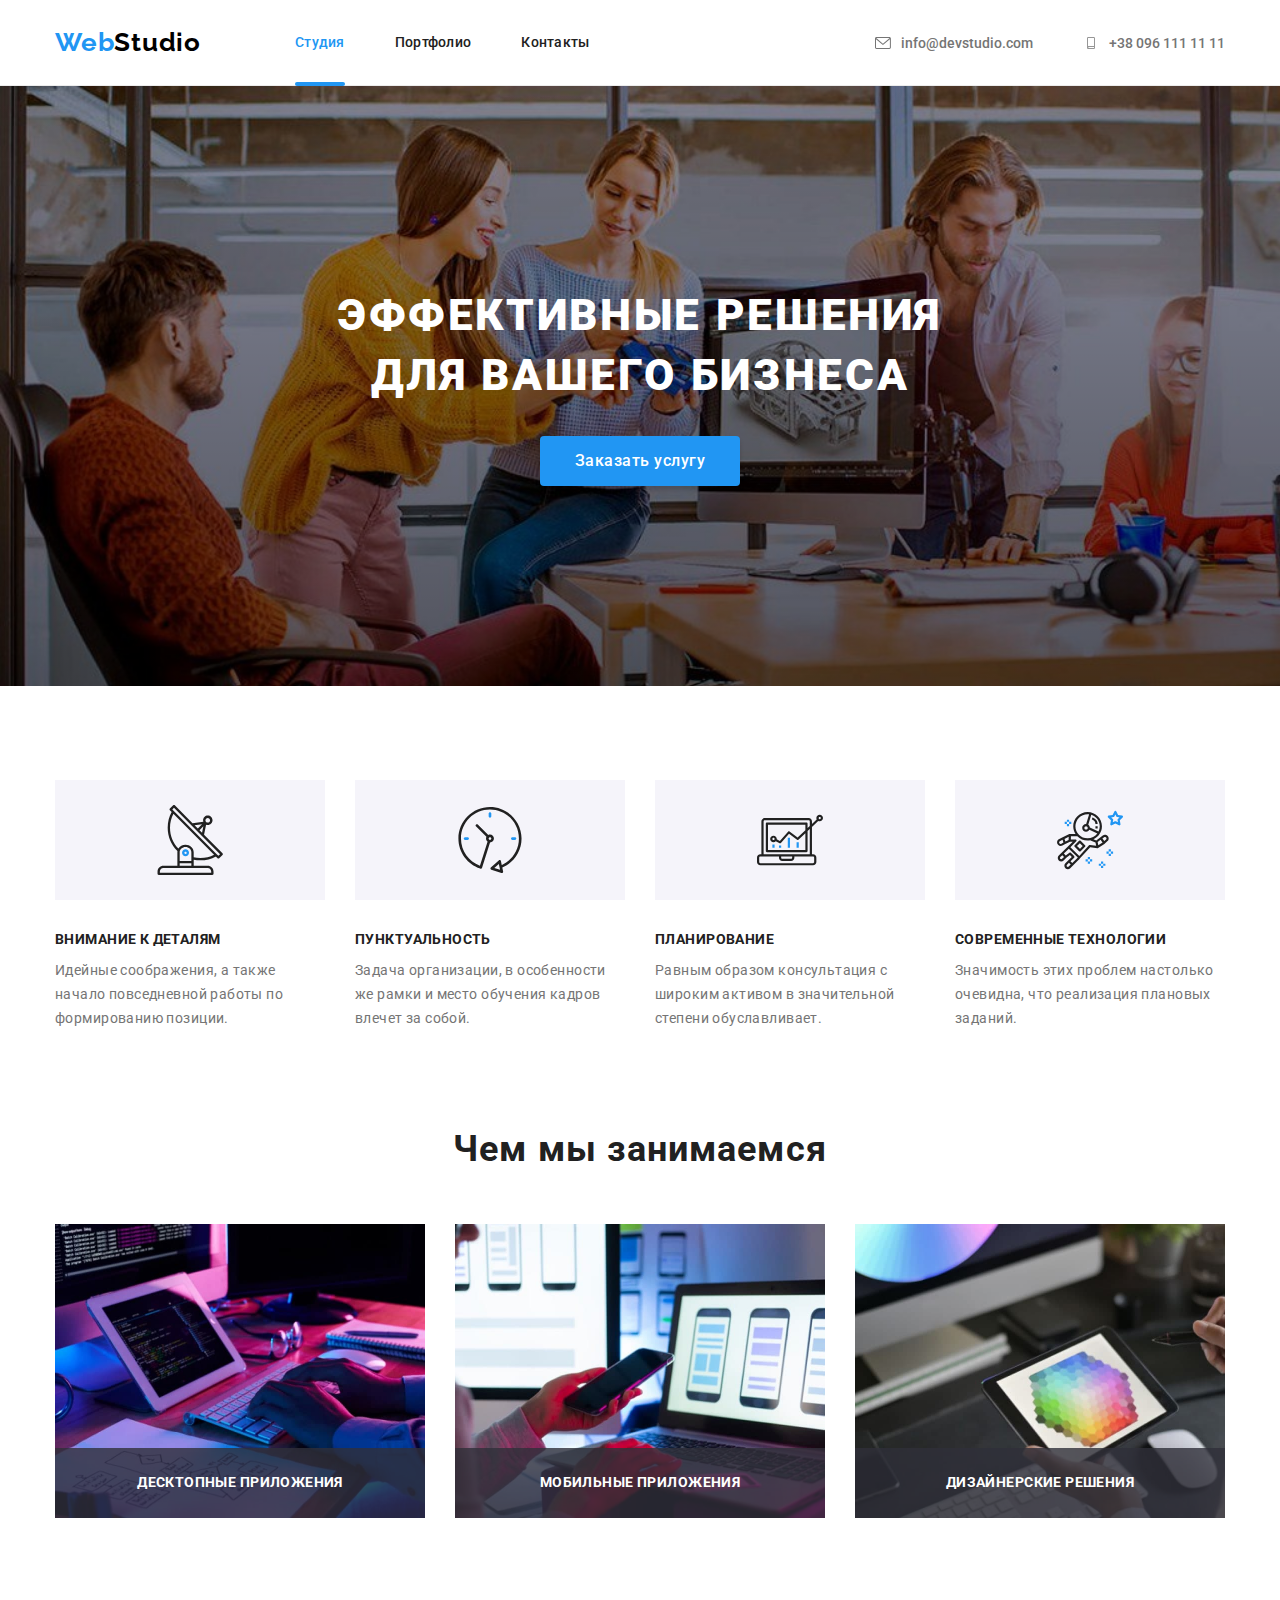
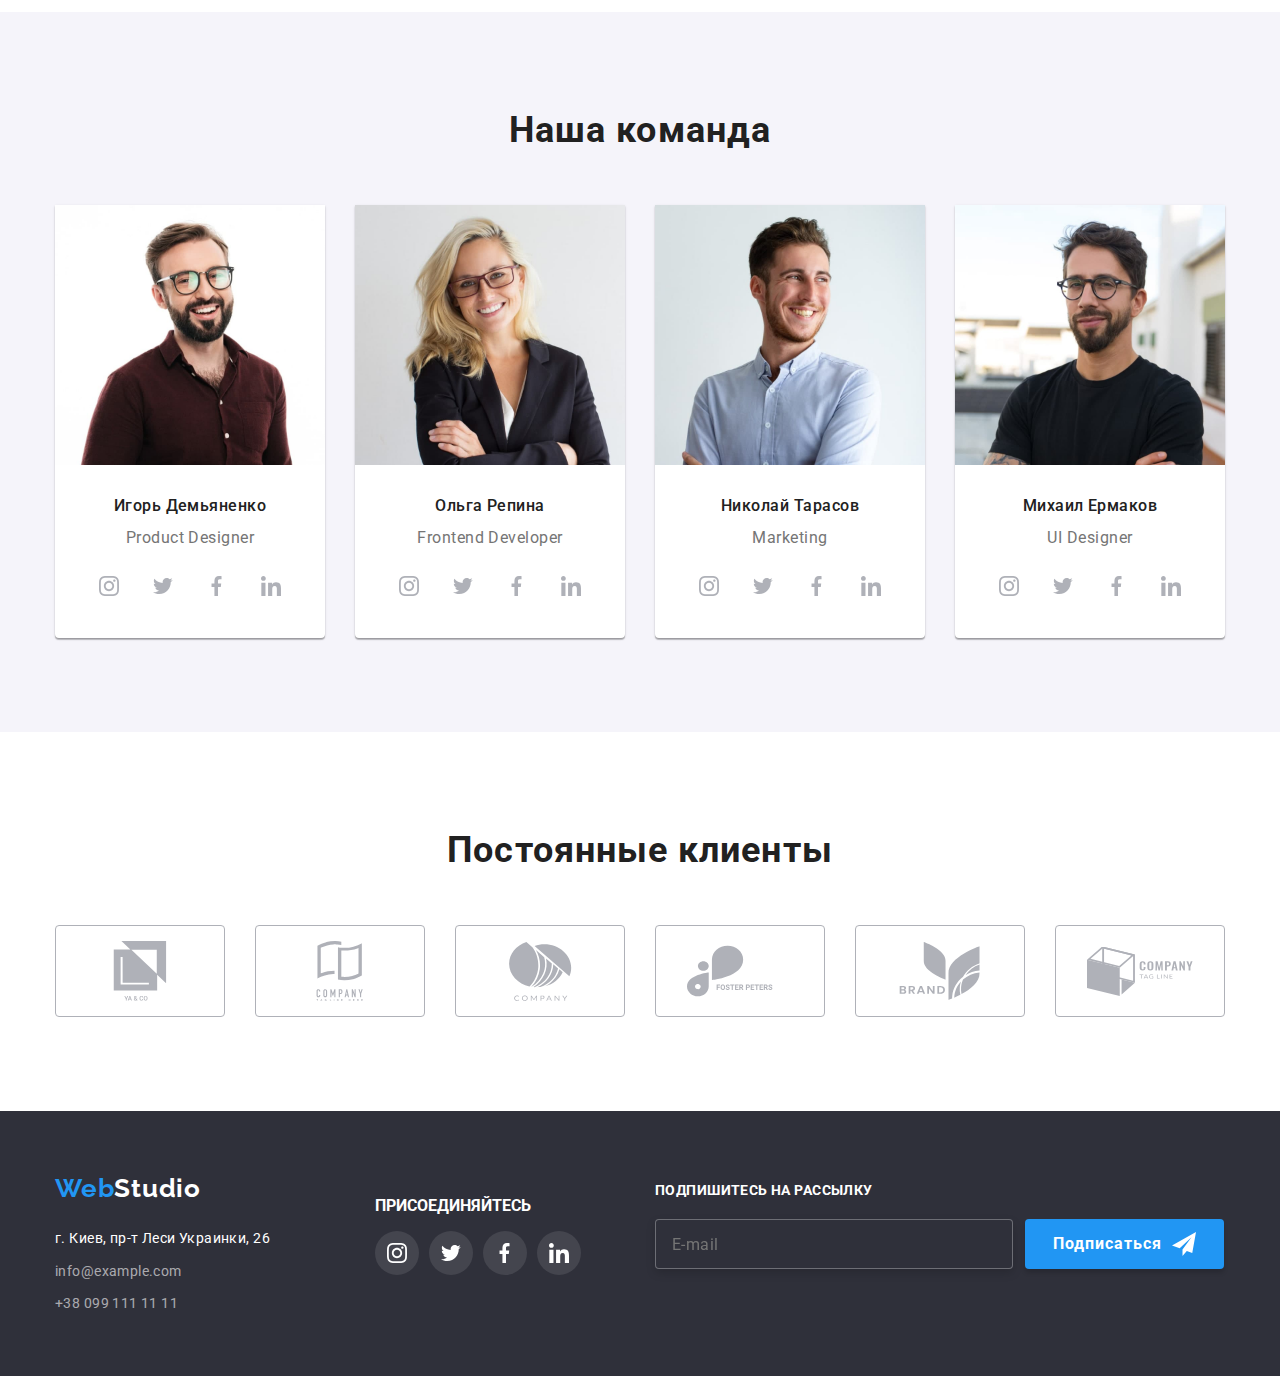
==== commit cef151b3: "forms 6.10 13:20" ====
--- a/index.html
+++ b/index.html
@@ -26,10 +26,9 @@
             >Web<span class="colorstudio-top">Studio</span></a
           >
           <ul class="ul-menu">
+            
             <li class="li-head-button">
-              <div class="active">
-                <a class="head-button" href="./index.html">Студия</a>
-              </div>
+                <a class="head-button active" href="./index.html">Студия</a>
             </li>
             <li class="li-head-button">
               <a class="head-button" href="./portfolio.html">Портфолио</a>
@@ -67,8 +66,8 @@
     <main>
       <!--==========================HERO-SECTION================================-->
 
-      <section class="section hero-section">
-        <div class="container">
+      <section class="hero-section">
+        <div class="container hero-container">
           <div class="hero-content">
             <h1 class="texthello">Эффективные решения для вашего бизнеса</h1>
             <button class="button-main modal-btn" type="button" data-modal-open>
@@ -188,28 +187,28 @@
                 <h3 class="name">Игорь Демьяненко</h3>
                 <p class="position">Product Designer</p>
                 <ul class="social-links-list">
-                  <li>
+                  <li class="ourteam-joinus-sociallinks">
                     <a class="buttons-social-links" href="">
                       <svg class="icons-social-links">
                         <use href="./img/symbol-defs.svg#icon-instagram"></use>
                       </svg>
                     </a>
                   </li>
-                  <li>
+                  <li class="ourteam-joinus-sociallinks">
                     <a class="buttons-social-links" href="">
                       <svg class="icons-social-links">
                         <use href="./img/symbol-defs.svg#icon-twitter"></use>
                       </svg>
                     </a>
                   </li>
-                  <li>
+                  <li class="ourteam-joinus-sociallinks">
                     <a class="buttons-social-links" href="">
                       <svg class="icons-social-links">
                         <use href="./img/symbol-defs.svg#icon-fbook"></use>
                       </svg>
                     </a>
                   </li>
-                  <li>
+                  <li class="ourteam-joinus-sociallinks">
                     <a class="buttons-social-links" href="">
                       <svg class="icons-social-links">
                         <use href="./img/symbol-defs.svg#icon-in"></use>
@@ -348,7 +347,7 @@
       <!-- ================SECTION-OUR-CLIENTS====================-->
       <section class="section">
         <div class="container">
-          <h2>Постоянные клиенты</h2>
+          <h2 class="what-are-wedoo-and-ourteam">Постоянные клиенты</h2>
           <ul class="section-clients">
             <li class="client-links">
               <a class="client-links-border" href="">
@@ -408,165 +407,155 @@
 
     <footer class="podval">
       <div class="container footer-con">
-        <div class="div-button-and-adress">
-          <a class="lowwebstudio" href="./index.html"
-            >Web<span class="webstudio-low">Studio</span></a
-          >
-
-          <address>
-            <ul class="footer-adress">
-              <li class="addr-prop">
-                <p>г. Киев, пр-т Леси Украинки, 26</p>
-              </li>
-
-              <li class="li-footer">
-                <a class="footer-adress-prop" href="mailto:info@devstudio.com"
-                  >info@example.com</a
+
+        <div class="footer-left-side">
+          <ul class="footer-ul-left-side">
+            <li class="footer-left-side-li">
+              <div class="div-button-and-adress">
+                <a class="lowwebstudio" href="./index.html"
+                  >Web<span class="webstudio-low">Studio</span></a
                 >
-              </li>
-
-              <li class="li-footer">
-                <a class="footer-adress-prop" href="tel:+380961111111"
-                  >+38 099 111 11 11</a
-                >
-              </li>
-            </ul>
-          </address>
-        </div>
-        <div class="join-us">
-          <p class="p-join-us">ПРИСОЕДИНЯЙТЕСЬ</p>
-          <ul class="social-links-list-footer">
-            <li>
-              <a class="buttons-social-links-footer" href="">
-                <svg class="icons-social-links-footer">
-                  <use href="./img/symbol-defs.svg#icon-instagram"></use>
-                </svg>
-              </a>
-            </li>
-            <li>
-              <a class="buttons-social-links-footer" href="">
-                <svg class="icons-social-links-footer">
-                  <use href="./img/symbol-defs.svg#icon-twitter"></use>
-                </svg>
-              </a>
-            </li>
-            <li>
-              <a class="buttons-social-links-footer" href="">
-                <svg class="icons-social-links-footer">
-                  <use href="./img/symbol-defs.svg#icon-fbook"></use>
-                </svg>
-              </a>
-            </li>
-            <li>
-              <a class="buttons-social-links-footer" href="">
-                <svg class="icons-social-links-footer">
-                  <use href="./img/symbol-defs.svg#icon-in"></use>
-                </svg>
-              </a>
+      
+                <address>
+                  <ul class="footer-adress">
+                    <li class="addr-prop">
+                      <p>г. Киев, пр-т Леси Украинки, 26</p>
+                    </li>
+      
+                    <li class="li-footer">
+                      <a class="footer-adress-prop" href="mailto:info@devstudio.com"
+                        >info@example.com</a
+                      >
+                    </li>
+      
+                    <li class="li-footer">
+                      <a class="footer-adress-prop" href="tel:+380961111111"
+                        >+38 099 111 11 11</a
+                      >
+                    </li>
+                  </ul>
+                </address>
+              </div>
+            </li>
+            <li class="footer-left-side-li">
+              <div class="join-us">
+                <p class="p-join-us">ПРИСОЕДИНЯЙТЕСЬ</p>
+                <ul class="social-links-list-footer">
+                  <li>
+                    <a class="buttons-social-links-footer" href="">
+                      <svg class="icons-social-links-footer">
+                        <use href="./img/symbol-defs.svg#icon-instagram"></use>
+                      </svg>
+                    </a>
+                  </li>
+                  <li>
+                    <a class="buttons-social-links-footer" href="">
+                      <svg class="icons-social-links-footer">
+                        <use href="./img/symbol-defs.svg#icon-twitter"></use>
+                      </svg>
+                    </a>
+                  </li>
+                  <li>
+                    <a class="buttons-social-links-footer" href="">
+                      <svg class="icons-social-links-footer">
+                        <use href="./img/symbol-defs.svg#icon-fbook"></use>
+                      </svg>
+                    </a>
+                  </li>
+                  <li>
+                    <a class="buttons-social-links-footer" href="">
+                      <svg class="icons-social-links-footer">
+                        <use href="./img/symbol-defs.svg#icon-in"></use>
+                      </svg>
+                    </a>
+                  </li>
+                </ul>
+              </div>
             </li>
           </ul>
         </div>
-        <div class="footerdiv-for-form">
-          <form class="footer-form" action="">
-            <p class="footer-form-p">подпишитесь на расслыку</p>
-            <div class="footer-form-input-div">
-              <input
-                type="text"
-                class="footer-form-input"
-                placeholder="E-mail"
-              />
-              <button type="submit" class="footer-form-button">
-                Отправить
-              </button>
-            </div>
-          </form>
-        </div>
+
+        <div class="footer-right-side">
+          <form action="#" class="footer-form">
+            <p class="footer-form-right-side-p">Подпишитесь на рассылку</p>
+<div class="footer-form-right-side-mailandbut">
+<label class="footer-div-right-side-mail-label">
+    <input name="user_mail" type="email" class="footer-form-input" placeholder="E-mail" required>
+    <span class="modal-form-icon"></span>
+</label>
+<button type="submit" class="footer-form-right-side-button">Подписаться
+<svg class="footer-icon-telegram">
+  <use href="./img/symbol-defs.svg#icon-telegram">
+  </use>
+</svg>
+</button>
+</div>
+
+
+        </form>
+        </div>
+
       </div>
     </footer>
+
+
     <div class="backdrop is-hidden" data-modal>
       <div class="modal">
         <button type="button" class="close-btn" data-modal-close>X</button>
         <form action="#" class="modal-form">
-          <p class="modal-form-head">Оставьте свои данные, мы вам перезвоним</p>
-          <label class="modal-form-field">
-            Имя*
-            <span class="modal-form-field-content">
-              <input
-                name="user_name"
-                type="text"
-                class="modal-form-input"
-                required
-                minlength="2"
-                pattern="[a-zA-Zа-яёА-ЯЁ]+"
-              />
-              <svg class="modal-input-icons">
-                <use href="./img/symbol-defs.svg#icon-person"></use>
-              </svg>
-              <span class="modal-form-icon"></span>
-            </span>
+            <p class="modal-form-head">Оставьте свои данные, мы вам перезвоним</p>
+            <label class="modal-form-field">
+                Имя*
+                <span class="modal-form-field-content">
+
+                    <input name="user_name" type="text" class="modal-form-input" required minlength="2"
+                        pattern="[a-zA-Zа-яёА-ЯЁ]+">
+                        <svg class="modal-input-icons">
+                          <use href="./img/symbol-defs.svg#icon-person"></use>
+                        </svg>
+                    <span class="modal-form-icon"></span>
+                </span>
+            </label>
+            <label class="modal-form-field">
+                Телефон*
+                <span class="modal-form-field-content">
+
+                    <input name="user_phone" type="tel" class="modal-form-input" required
+                        pattern="[0-9]{3}-[0-9]{3}-[0-9]{2}-[0-9]{2}" title="096-111-11-11">
+                        <svg class="modal-input-icons">
+                          <use href="./img/symbol-defs.svg#icon-trubka"></use>
+                        </svg>
+                    <span class="modal-form-icon"></span>
+                </span>
+            </label>
+            <label class="modal-form-field">
+              Почта*
+              <span class="modal-form-field-content">
+
+                  <input name="user_mail" type="email" class="modal-form-input" required
+                      pattern="[0-9]{3}-[0-9]{3}-[0-9]{2}-[0-9]{2}" title="096-111-11-11">
+                      <svg class="modal-input-icons">
+                        <use href="./img/symbol-defs.svg#icon-modal-mail"></use>
+                      </svg>
+                  <span class="modal-form-icon"></span>
+              </span>
           </label>
-          <label class="modal-form-field">
-            Телефон*
-            <span class="modal-form-field-content">
-              <input
-                name="user_phone"
-                type="tel"
-                class="modal-form-input"
-                required
-                pattern="[0-9]{3}-[0-9]{3}-[0-9]{2}-[0-9]{2}"
-                title="096-111-11-11"
-              />
-              <svg class="modal-input-icons">
-                <use href="./img/symbol-defs.svg#icon-trubka"></use>
-              </svg>
-              <span class="modal-form-icon"></span>
-            </span>
-          </label>
-          <label class="modal-form-field">
-            Почта*
-            <span class="modal-form-field-content">
-              <input
-                name="user_mail"
-                type="email"
-                class="modal-form-input"
-                required
-                pattern="[0-9]{3}-[0-9]{3}-[0-9]{2}-[0-9]{2}"
-                title="096-111-11-11"
-              />
-              <svg class="modal-input-icons">
-                <use href="./img/symbol-defs.svg#icon-modal-mail"></use>
-              </svg>
-              <span class="modal-form-icon"></span>
-            </span>
-          </label>
-          <label class="modal-form-field">
-            Сообщение
-            <textarea
-              name="user_message"
-              class="modal-form-message"
-              placeholder="Введите текст"
-            ></textarea>
-          </label>
-
-          <label for="input-checkbox" class="modal-form-checkboxarea">
-            <input
-              type="checkbox"
-              name="custom-checkbox"
-              class="modal-form-check"
-              required
-              id="input-checkbox"
-              value="checked"
-            />
-            Соглашаюсь и принимаю
-            <a href="#" class="modal-form-check-link"
-              >Условия договора</a
-            ></label
-          >
-          <div class="modal-btn-kostil">
-            <button type="submit" class="modal-form-btn">Отправить</button>
-          </div>
+            <label class="modal-form-field">
+                Сообщение
+                <textarea name="user_message" class="modal-form-message" placeholder="Введите текст"></textarea>
+            </label>
+
+
+                <label for="input-checkbox" class="modal-form-checkboxarea">
+                  <input type="checkbox" name="custom-checkbox" class="modal-form-check" required
+                  id="input-checkbox" value="checked">
+                  <span class="modal-checkbox-margin"></span>
+                  Соглашаюсь и принимаю <a href="#"
+                  class="modal-form-check-link">Условия
+                  договора</a></label>
+      <div class="modal-btn-kostil"><button type="submit" class="modal-form-btn">Отправить</button></div>
         </form>
-      </div>
+    </div>
     </div>
 
     <script src="./js/modal.js"></script>
--- a/css/styles-new.css
+++ b/css/styles-new.css
@@ -80,17 +80,6 @@
 }
 /*color for 2 pages*/
 
-.visually-hidden {
-  position: absolute !important;
-  clip: rect(1px 1px 1px 1px); /* IE6, IE7 */
-  clip: rect(1px, 1px, 1px, 1px);
-  padding: 0 !important;
-  border: 0 !important;
-  height: 1px !important;
-  width: 1px !important;
-  overflow: hidden;
-}
-
 .container {
   width: 1200px;
   margin-left: auto;
@@ -104,18 +93,21 @@
   padding-bottom: 94px;
 }
 
-h2 {
-  font-family: Roboto;
-  font-style: normal;
-  font-weight: bold;
+
+.what-are-wedoo-and-ourteam {
+  font-family: Roboto;
+  font-weight: 700;
   font-size: 36px;
-  line-height: 136%;
+  line-height: 1.36;
   letter-spacing: 0.03em;
   white-space: nowrap;
   color: var(--h-color);
   display: flex;
   justify-content: center;
   margin-bottom: 50px;
+}
+h2 {
+
 }
 
 /*  =============END TECH PART==============  */
@@ -126,6 +118,8 @@
   border-bottom: solid var(--border-solid) 1px;
   padding-bottom: 0px;
   padding-top: 0px;
+  padding-top: 25px;
+  padding-bottom: 25px;
 }
 
 .header-info {
@@ -136,14 +130,12 @@
 
 .menu {
   display: flex;
-  padding-top: 25px;
-  padding-bottom: 25px;
+
 }
 
 .head-cotacts {
   display: flex;
-  padding-top: 32px;
-  padding-bottom: 32px;
+
 }
 
 .head-cotacts-li {
@@ -157,9 +149,8 @@
 .head-button {
   text-decoration: none;
   font-family: Roboto;
-  font-style: normal;
   font-weight: 500;
-  line-height: 136%;
+  line-height: 1.36;
   letter-spacing: 0.02em;
   font-size: 14px;
   color: var(--h-color);
@@ -174,9 +165,8 @@
   color: var(--hover-color);
   text-decoration: none;
   font-family: Roboto;
-  font-style: normal;
   font-weight: 500;
-  line-height: 136%;
+  line-height: 1.36;
   letter-spacing: 0.02em;
   font-size: 14px;
 }
@@ -257,18 +247,18 @@
 .webstudio {
   text-decoration: none;
   font-family: Raleway;
-  font-style: normal;
-  font-weight: bold;
+  font-weight: 700;
   font-size: 26px;
-  line-height: 136%;
+  line-height: 1.36;
   letter-spacing: 0.03em;
   color: var(--hover-color);
   display: flex;
+  margin-right: 94px;
 }
 
 .colorstudio-top {
   color: var(--black-color);
-  margin-right: 94px;
+
 }
 
 .icons-contacts {
@@ -295,10 +285,9 @@
   border-radius: 4px;
   cursor: pointer;
   font-family: Roboto;
-  font-style: normal;
   font-weight: 500;
   font-size: 16px;
-  line-height: 187%;
+  line-height: 1.87;
   white-space: nowrap;
   text-align: center;
   letter-spacing: 0.03em;
@@ -315,36 +304,39 @@
 }
 
 .hero-content {
-  padding-left: 250px;
-  padding-right: 250px;
+
   display: flex;
   flex-direction: column;
   align-items: center;
-  justify-content: space-between;
+
+  max-width: 696px;
 }
 
 .hero-section {
   background-image: linear-gradient(rgba(255, 255, 255, 0), rgba(0, 0, 0, 0.4)),
-    url("/img/hero-bg.jpeg");
-  background-size: cover;
+    url("../img/hero-bg.jpg");
+  background-size: cover   ;
   padding-top: 200px;
   padding-bottom: 200px;
+max-width: 1600px;
+}
+
+.hero-container {
+  display: flex;
+  justify-content: center;
 }
 
 .texthello {
   font-family: Roboto;
-  font-style: normal;
   font-weight: 900;
   font-size: 44px;
-  line-height: 136%;
+  line-height: 1.36;
   margin-bottom: 30px;
   text-align: center;
   letter-spacing: 0.06em;
   text-transform: uppercase;
   color: var(--white-color);
 }
-
-/*  =========MODAL PART==============  */
 
 .backdrop {
   position: fixed;
@@ -375,7 +367,7 @@
   transform: translate(-50%, -50%);
   width: 528px;
   height: 580px;
-  background-color: #ffffff;
+  background-color: var(--white-color);
   padding: 40px;
 }
 
@@ -403,108 +395,6 @@
   margin: 0px;
 }
 
-.modal-form {
-  display: flex;
-  flex-direction: column;
-  justify-content: center;
-  align-content: center;
-}
-
-.modal-form .modal-form-btn {
-  align-items: center;
-}
-
-.modal-form-head {
-  font-family: Roboto;
-  font-style: normal;
-  font-weight: bold;
-  font-size: 20px;
-  line-height: 23px;
-  text-align: center;
-  letter-spacing: 0.03em;
-  color: var(--h-color);
-  margin-bottom: 12px;
-}
-
-.modal-form-field {
-  font-family: Roboto;
-  font-style: normal;
-  font-weight: normal;
-  font-size: 12px;
-  line-height: 14px;
-  letter-spacing: 0.01em;
-  color: var(--content-color);
-}
-
-.modal-form-field + .modal-form-field {
-  margin-top: 10px;
-}
-
-.modal-form-field-content {
-  display: block;
-  position: relative;
-  margin-top: 4px;
-}
-
-.modal-form-input {
-  width: 100%;
-  height: 40px;
-  border: 1px solid #303030;
-  padding-left: 42px;
-  transition: border-color 250ms linear;
-}
-
-.modal-form-input:focus {
-  outline: none;
-  border-color: var(--button-color);
-}
-
-.modal-input-icons {
-  position: absolute;
-  left: 12px;
-  top: 50%;
-  transform: translateY(-50%);
-  width: 18px;
-  height: 18px;
-  transition: background-color 250ms linear;
-}
-
-.modal-form-input:focus + .modal-input-icons {
-  outline: none;
-  border-color: var(--button-color);
-  fill: var(--button-color);
-}
-
-.modal-form-message {
-  width: 100%;
-  height: 120px;
-  resize: none;
-  margin-top: 6px;
-  padding: 12px 16px 12px 16px;
-  transition: border-color 250ms linear;
-  margin-bottom: 20px;
-}
-
-.modal-form-message:focus {
-  outline: none;
-  border-color: var(--accent-color);
-}
-
-.modal-form-message::placeholder {
-  color: rgba(117, 117, 117, 0.5);
-}
-
-.modal-form-check-label::before {
-  display: block;
-  content: "";
-  width: 20px;
-  height: 20px;
-  cursor: pointer;
-  border: 1px solid #303030;
-}
-
-/*  =========END MODAL PART==============  */
-
 /*  =============END HERO PART==============  */
 
 /*  =============OUR BENEFITS PART==============  */
@@ -515,15 +405,12 @@
 
 .menu-feature {
   display: flex;
-  justify-content: center;
+flex-wrap: wrap;
   margin-left: -30px;
   margin-top: -30px;
 }
 
 .li-menu-feature {
-  display: flex;
-  justify-content: flex-start;
-  flex-wrap: wrap;
   margin-left: 30px;
   margin-top: 30px;
   flex-basis: calc((100% - 120px) / 4);
@@ -531,10 +418,9 @@
 
 .feature {
   font-family: Roboto;
-  font-style: normal;
-  font-weight: bold;
+  font-weight: 700;
   font-size: 14px;
-  line-height: 136%;
+  line-height: 1.36;
   white-space: nowrap;
   letter-spacing: 0.03em;
   text-transform: uppercase;
@@ -553,7 +439,7 @@
 
 .div-feature-icons {
   display: flex;
-  width: 270px;
+  width: 100%;
   height: 120px;
   background-color: var(--our-team-bg);
   padding: 25px 102px 25px 102px;
@@ -561,10 +447,9 @@
 
 .p-benefits-content {
   font-family: Roboto;
-  font-style: normal;
-  font-weight: normal;
+  font-weight: 400;
   font-size: 14px;
-  line-height: 171%;
+  line-height: 1.71;
   letter-spacing: 0.03em;
   color: var(--content-color);
 }
@@ -594,7 +479,7 @@
   width: 100%;
   height: 70px;
   position: absolute;
-  top: 224px;
+  bottom: 0px;
   background: rgba(47, 48, 58, 0.8);
   display: flex;
   justify-content: center;
@@ -603,10 +488,9 @@
 .whatarewedo-list-li-div-p {
   text-transform: uppercase;
   font-family: Roboto;
-  font-style: normal;
-  font-weight: bold;
+  font-weight: 700;
   font-size: 14px;
-  line-height: 16px;
+  line-height: 1.14;
   text-align: center;
   letter-spacing: 0.03em;
   color: var(--white-color);
@@ -641,10 +525,9 @@
 
 .name {
   font-family: Roboto;
-  font-style: normal;
   font-weight: 500;
   font-size: 16px;
-  line-height: 136%;
+  line-height: 1.36;
   /* identical to box height */
   white-space: nowrap;
   text-align: center;
@@ -655,10 +538,9 @@
 
 .position {
   font-family: Roboto;
-  font-style: normal;
-  font-weight: normal;
+  font-weight: 400;
   font-size: 16px;
-  line-height: 136%;
+  line-height: 1.36;
   white-space: nowrap;
   text-align: center;
   letter-spacing: 0.03em;
@@ -682,6 +564,17 @@
 
 .buttons-social-links:hover .icons-social-links {
   fill: var(--white-color);
+}
+
+.buttons-social-links:focus .icons-social-links {
+  fill: var(--white-color);
+}
+
+.ourteam-joinus-sociallinks {
+  margin-right: 10px;
+}
+.ourteam-joinus-sociallinks:last-child {
+  margin-right: 0px;
 }
 
 /*  =============END OUR TEAM PART==============  */
@@ -734,6 +627,15 @@
 .client-links-border:hover {
   border: 1px solid var(--hover-color);
 }
+
+.client-links:focus .client-links-border .icons-clients {
+  fill: var(--hover-color);
+}
+
+.client-links-border:focus {
+  border: 1px solid var(--hover-color);
+}
+
 
 .buttons-social-links {
   padding: 0;
@@ -755,6 +657,11 @@
   background-color: var(--hover-color);
 }
 
+.buttons-social-links:focus {
+  background-color: var(--hover-color);
+}
+
+
 /*  =============END OUR CLIENTS PART==============  */
 
 /*  =============FOOTER PART==============  */
@@ -767,19 +674,16 @@
   padding-bottom: 60px;
   display: flex;
   background-color: var(--bg-color);
-}
-
-.div-button-and-adress {
-  margin-right: 70px;
-}
+  justify-content: space-between;
+}
+
 
 .lowwebstudio {
   text-decoration: none;
   font-family: Raleway;
-  font-style: normal;
-  font-weight: bold;
+  font-weight: 700;
   font-size: 26px;
-  line-height: 136%;
+  line-height: 1.36;
   /* identical to box height */
   display: flex;
   letter-spacing: 0.03em;
@@ -793,10 +697,9 @@
 .addr-prop {
   font-family: Roboto;
   font-style: normal;
-  font-weight: normal;
+  font-weight: 400;
   font-size: 14px;
-  line-height: 171%;
-  /* or 171% */
+  line-height: 1.71;
   letter-spacing: 0.03em;
   color: var(--white-color);
   transition-property: color;
@@ -814,13 +717,13 @@
 .footer-adress-prop {
   text-decoration: none;
   font-family: Roboto;
-  font-style: normal;
-  font-weight: normal;
+  font-weight: 400;
   font-size: 14px;
-  line-height: 171%;
+  line-height: 1.71;
   letter-spacing: 0.03em;
   color: var(--footer-contacts);
   transition-timing-function: cubic-bezier(0.4, 0, 0.2, 1);
+  font-style: normal;
 }
 /* footer end*/
 
@@ -833,7 +736,7 @@
   width: 145px;
   height: 16px;
   font-weight: 700;
-  line-height: 136%;
+  line-height: 1.36;
   margin-bottom: 20px;
   color: var(--white-color);
   margin-top: 12px;
@@ -874,17 +777,19 @@
   background-color: var(--hover-color);
 }
 
+.buttons-social-links-footer:focus {
+  background-color: var(--hover-color);
+}
+
 /*=============================PORTFOLIO===================================*/
 
 .button-class {
   background: var(--our-team-bg);
   border-radius: 4px;
   font-family: Roboto;
-  font-style: normal;
   font-weight: 500;
   font-size: 16px;
-  line-height: 162%;
-  /* identical to box height, or 162% */
+  line-height: 1.62;
   padding: 6px 22px 6px 22px;
   text-align: center;
   letter-spacing: 0.03em;
@@ -909,11 +814,9 @@
 
 .h3-pics {
   font-family: Roboto;
-  font-style: normal;
-  font-weight: bold;
+  font-weight: 700;
   font-size: 18px;
-  line-height: 200%;
-  /* identical to box height, or 200% */
+  line-height: 2;
   margin: 0;
   letter-spacing: 0.06em;
   color: var(--h-color);
@@ -922,11 +825,9 @@
 
 .p-pics {
   font-family: Roboto;
-  font-style: normal;
-  font-weight: normal;
+  font-weight: 400;
   font-size: 16px;
-  line-height: 187%;
-  /* identical to box height, or 187% */
+  line-height: 1.87;
   letter-spacing: 0.03em;
   color: var(--content-color);
 }
@@ -991,10 +892,9 @@
 .portfolio-pic-hover-p {
   padding: 63px 24px 63px 24px;
   font-family: Roboto;
-  font-style: normal;
-  font-weight: normal;
+  font-weight: 400;
   font-size: 18px;
-  line-height: 156%;
+  line-height: 1.56;
   letter-spacing: 0.03em;
   color: #ffffff;
 }
@@ -1019,111 +919,235 @@
   animation-play-state: running;
 }
 
-.modal-start-p {
-  font-family: Roboto;
-  font-style: normal;
-  font-weight: bold;
+.modal-form {
+  display: flex;
+  flex-direction: column;
+  justify-content: center;
+  align-content: center;
+}
+
+.modal-form-head {
+  font-family: Roboto;
+  font-weight: 700;
   font-size: 20px;
   line-height: 23px;
   text-align: center;
   letter-spacing: 0.03em;
-
-  color: #212121;
-}
-
-.modal-input-name {
+  color: var(--h-color);
+  margin-bottom: 12px;
+}
+
+.modal-form-field {
+  font-family: Roboto;
+font-weight: 400;
+font-size: 12px;
+line-height: 14px;
+letter-spacing: 0.01em;
+color: var(--content-color);
+
+}
+
+.modal-form-field + .modal-form-field {
+  margin-top: 10px;
+}
+
+.modal-form-field-content {
+  display: block;
+  position: relative;
+  margin-top: 4px;
+
+}
+
+.modal-form-input {
   width: 100%;
-}
-
-.custom-checkbox {
+  height: 40px;
+  border: 1px solid #303030;
+  padding-left: 42px;
+  transition: border-color 250ms linear;
+}
+
+.modal-form-input:focus {
+  outline: none;
+  border-color: var(--hover-color);
+}
+
+.modal-form-input:focus + .modal-input-icons{
+  outline: none;
+  border-color: var(--hover-color);
+  fill: var(--hover-color);
+}
+
+.modal-input-icons {
   position: absolute;
-  z-index: -1;
-  opacity: 0;
-}
-
-.custom-checkbox + label {
-  display: inline-flex;
-  align-items: center;
-  user-select: none;
-}
-
-.custom-checkbox + label::before {
-  content: "";
-  display: inline-block;
-  width: 1em;
-  height: 1em;
-  flex-shrink: 0;
-  flex-grow: 0;
-  border: 1px solid #adb5bd;
-  border-radius: 0.25em;
-  margin-right: 0.5em;
-  background-repeat: no-repeat;
-  background-position: center center;
-  background-size: 50% 50%;
-}
-
-.custom-checkbox:not(:disabled):not(:checked) + label:hover::before {
-  border-color: #b3d7ff;
-}
-
-.custom-checkbox:not(:disabled):active + label::before {
-  background-color: #b3d7ff;
-  border-color: #b3d7ff;
-}
-
-.custom-checkbox:focus + label::before {
-  box-shadow: 0 0 0 0.2rem rgba(0, 123, 255, 0.25);
-}
-
-.custom-checkbox:focus:not(:checked) + label::before {
-  border-color: #80bdff;
-}
-
-.custom-checkbox:checked + label::before {
-  border-color: #0b76ef;
-  background-color: #0b76ef;
-  background-image: url(./img/symbol-defs#icon-checkmark);
-}
-
-.custom-checkbox:disabled + label::before {
-  background-color: #e9ecef;
+  left: 12px;
+  top: 50%;
+  transform: translateY(-50%);
+  width: 18px;
+  height: 18px;
+  transition: background-color 250ms linear;
+  fill: var(--h-color);
+}
+
+.modal-form-message {
+  width: 100%;
+  height: 120px;
+  resize: none;
+  margin-top: 6px;
+  padding: 12px 16px 12px 16px;
+  transition: border-color 250ms linear;
+  margin-bottom: 20px;
+}
+
+.modal-form-message:focus {
+  outline: none;
+  border-color: var(--hover-color);
+}
+
+.modal-form-message::placeholder {
+  color: rgba(117, 117, 117, 0.5);
 }
 
 .modal-form-checkboxarea {
   margin-bottom: 30px;
   font-family: Roboto;
-  font-style: normal;
-  font-weight: normal;
-  font-size: 14px;
-  line-height: 171%;
-  /* identical to box height, or 171% */
-  width: 100%;
-  letter-spacing: 0.03em;
-  color: var(--content-color);
+font-weight: 400;
+font-size: 14px;
+line-height: 1.71;
+letter-spacing: 0.03em;
+color: var(--content-color);
+display: flex;
+justify-content: start;
+align-items: center;
+}
+
+.modal-btn-kostil {
+  display: flex;
+  justify-content: center;
+}
+
+.modal-form .modal-form-btn {
+  align-items: center;
 }
 
 .modal-form-btn {
   padding: 10px 56px 10px 56px;
   font-family: Roboto;
-  font-style: normal;
-  font-weight: bold;
+font-weight: 700;
+font-size: 16px;
+line-height: 1.87;
+background-color: var(--button-color);
+letter-spacing: 0.06em;
+width: 200px;
+height: 50px;
+border-radius: 4px;
+border: 0px;
+color: var(--white-color);
+}
+
+.modal-checkbox-margin {
+  margin-right: 8px;
+}
+
+.footer-left-side {
+  flex-basis: calc((100% - 30px) / 2);
+}
+
+.footer-ul-left-side{
+  display: flex;
+  margin-left: -70px;
+}
+
+.footer-left-side-li {
+  display: flex;
+    margin-left: 70px;
+    flex-basis: calc((100% - 140px) / 2);
+}
+
+.join-us {
+  padding-top: 12px;
+  }
+
+
+  .p-join-us {
+    width: 145px;
+    height: 16px;
+    font-weight: 700;
+    line-height: 1.36;
+    margin-bottom: 20px;
+    color: var(--white-color);
+    text-transform: uppercase;
+  }
+  
+  .footer-right-side {
+    flex-basis: calc((100% - 30px) / 2);
+    padding-top: 12px;
+  }
+
+  .footer-form {
+    display: flex;
+    flex-direction: column;
+    align-items: start;
+  }
+
+  .footer-form-right-side-p {
+    font-family: Roboto;
+    font-weight: 700;
+  font-size: 14px;
+  line-height: 1.14;
+  letter-spacing: 0.03em;
+  text-transform: uppercase;
+  color: var(--white-color);
+  margin-bottom: 20px;
+  }
+
+  .footer-form-right-side-mailandbut {
+    display: flex;
+  }
+
+  .footer-div-right-side-mail-label {
+    color: var(--black-color);
+  }
+
+  .footer-form-input {
+    width: 358px;
+    height: 50px;
+    border: 1px solid rgba(255, 255, 255, 0.3);
+  box-sizing: border-box;
+  filter: drop-shadow(0px 4px 4px rgba(0, 0, 0, 0.15));
+  border-radius: 4px;
+  margin-right: 12px;
+  padding: 16px;
+  font-family: Roboto;
+  font-weight: 400;
   font-size: 16px;
-  line-height: 187%;
-  /* identical to box height, or 187% */
-  background-color: var(--button-color);
-  letter-spacing: 0.06em;
-  width: 200px;
-  height: 50px;
+  line-height: 1.25;
+  display: flex;
+  align-items: center;
+  letter-spacing: 0.03em;
+  color: var(--footer-contacts);
+  background-color: var(--bg-color);
+  }
+
+
+  .footer-form-right-side-button {
+    padding: 10px 28px 10px 28px;
+    display: flex;
+    justify-content: center;
+    align-items: center;
+    background-color: var(--button-color);
+    color: var(--white-color);
+    fill: var(--white-color);
+    box-shadow: 0px 4px 4px rgba(0, 0, 0, 0.15);
   border-radius: 4px;
   border: 0px;
-  color: var(--white-color);
-}
-
-.modal-btn-kostil {
-  display: flex;
-  justify-content: center;
-}
-
-.footer-form-input-div {
-  display: flex;
-}
+  font-weight: 700;
+  font-size: 16px;
+  line-height: 1.87;
+  letter-spacing: 0.06em;
+  }
+
+  .footer-icon-telegram {
+    width: 24px;
+    height: 24px;
+    margin-left: 10px;
+  }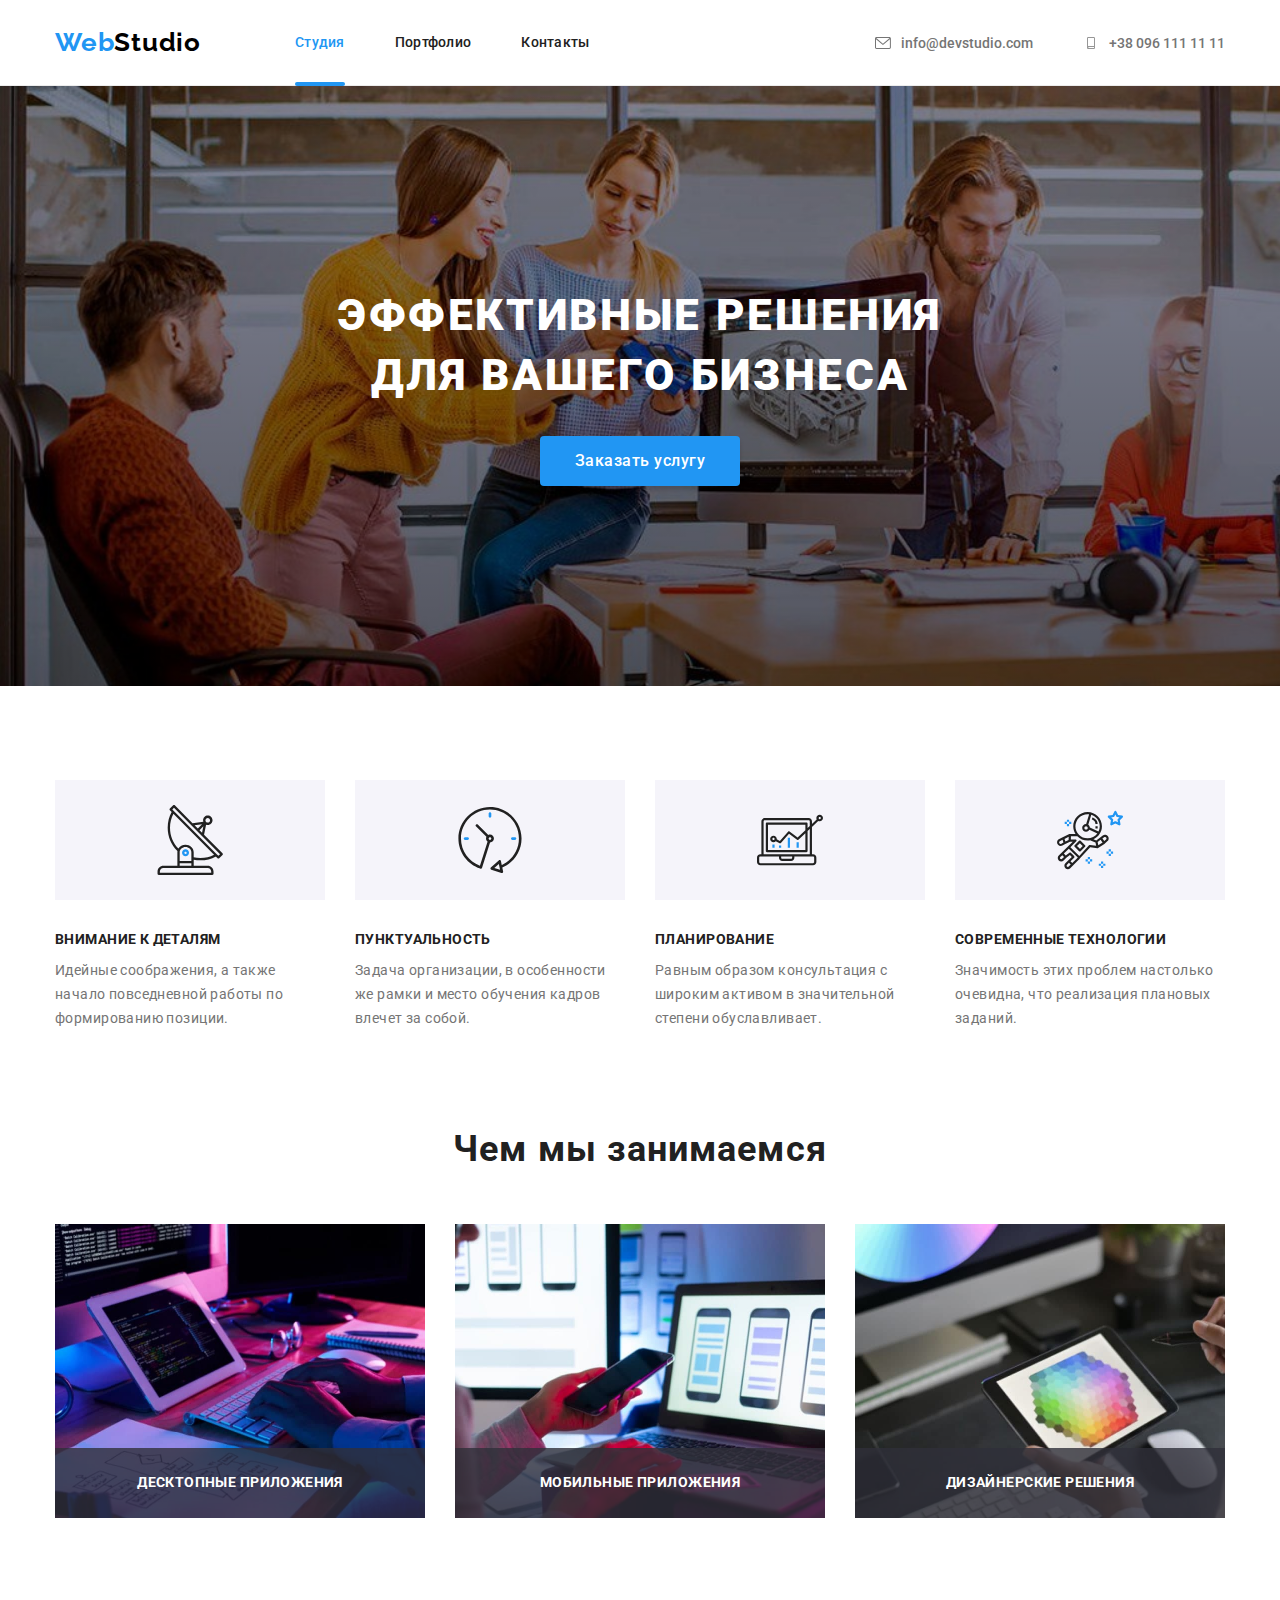
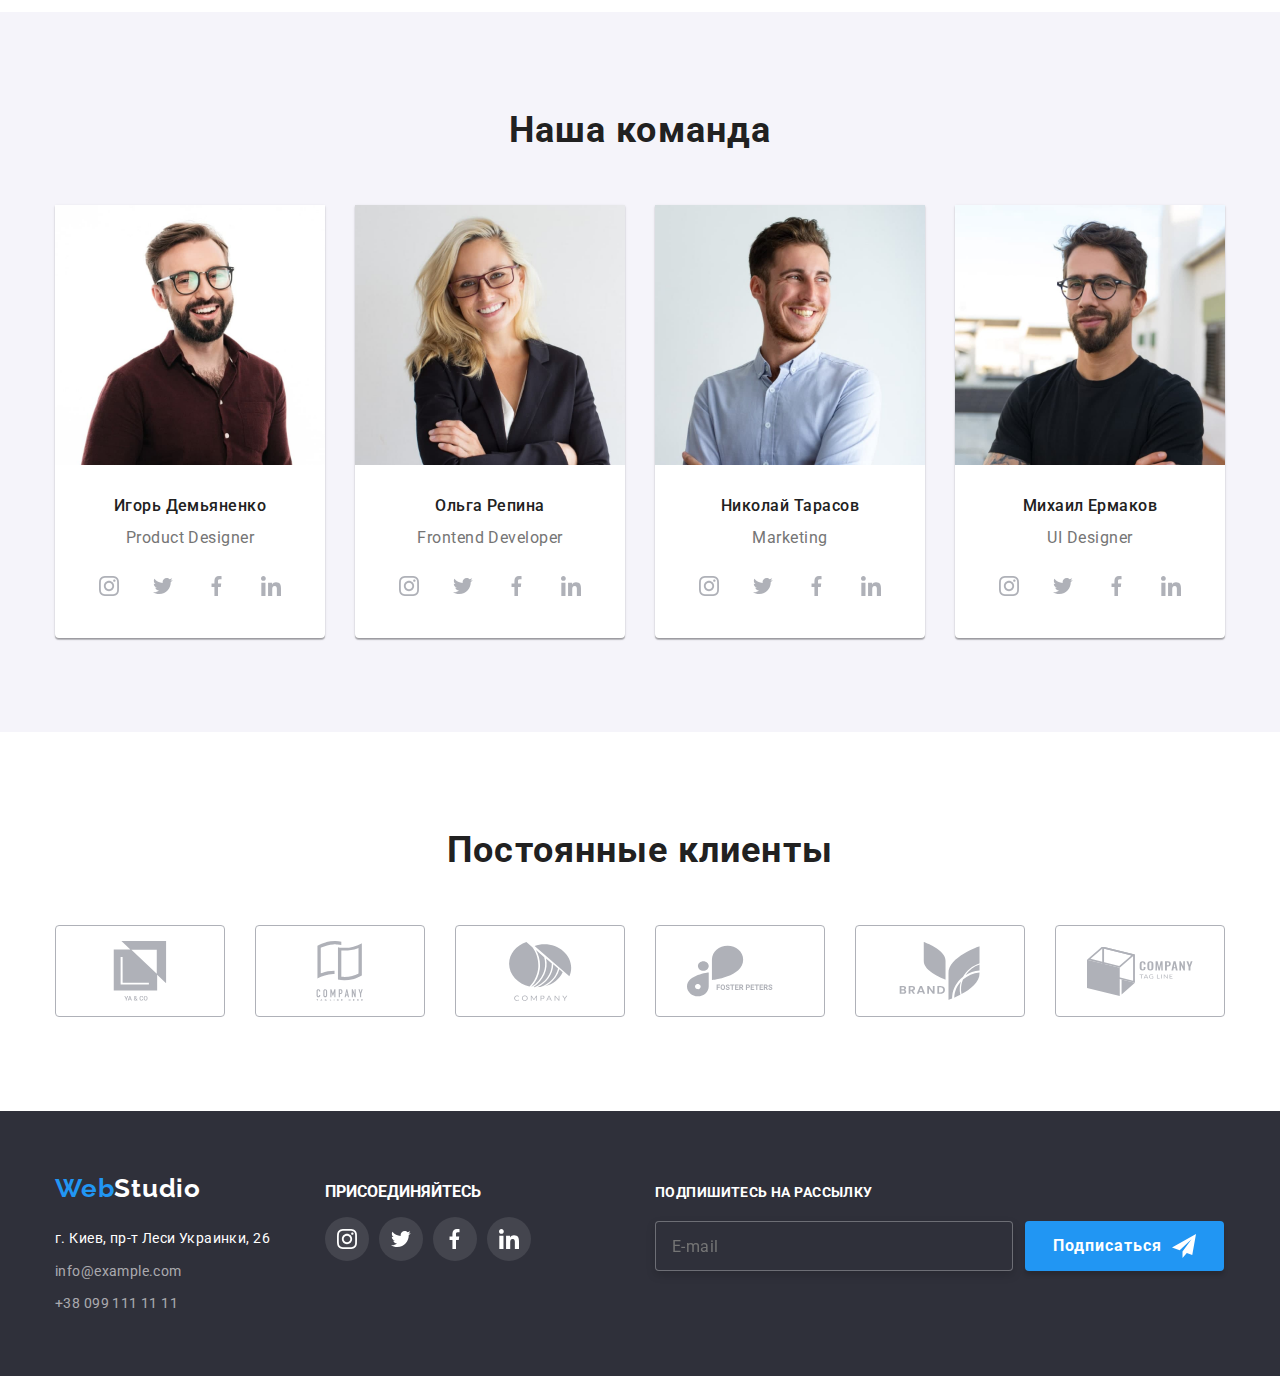
==== commit 3e0b7a7a: "pravki 6.10 17:10" ====
--- a/index.html
+++ b/index.html
@@ -26,7 +26,6 @@
             >Web<span class="colorstudio-top">Studio</span></a
           >
           <ul class="ul-menu">
-            
             <li class="li-head-button">
                 <a class="head-button active" href="./index.html">Студия</a>
             </li>
@@ -405,79 +404,73 @@
       <!-- ================END-SECTION-OUR-CLIENTS====================-->
     </main>
 
-    <footer class="podval">
+    <footer class="footer">
       <div class="container footer-con">
-
-        <div class="footer-left-side">
-          <ul class="footer-ul-left-side">
-            <li class="footer-left-side-li">
-              <div class="div-button-and-adress">
-                <a class="lowwebstudio" href="./index.html"
-                  >Web<span class="webstudio-low">Studio</span></a
-                >
-      
-                <address>
-                  <ul class="footer-adress">
-                    <li class="addr-prop">
-                      <p>г. Киев, пр-т Леси Украинки, 26</p>
-                    </li>
-      
-                    <li class="li-footer">
-                      <a class="footer-adress-prop" href="mailto:info@devstudio.com"
-                        >info@example.com</a
-                      >
-                    </li>
-      
-                    <li class="li-footer">
-                      <a class="footer-adress-prop" href="tel:+380961111111"
-                        >+38 099 111 11 11</a
-                      >
-                    </li>
-                  </ul>
-                </address>
-              </div>
-            </li>
-            <li class="footer-left-side-li">
-              <div class="join-us">
-                <p class="p-join-us">ПРИСОЕДИНЯЙТЕСЬ</p>
-                <ul class="social-links-list-footer">
-                  <li>
-                    <a class="buttons-social-links-footer" href="">
-                      <svg class="icons-social-links-footer">
-                        <use href="./img/symbol-defs.svg#icon-instagram"></use>
-                      </svg>
-                    </a>
-                  </li>
-                  <li>
-                    <a class="buttons-social-links-footer" href="">
-                      <svg class="icons-social-links-footer">
-                        <use href="./img/symbol-defs.svg#icon-twitter"></use>
-                      </svg>
-                    </a>
-                  </li>
-                  <li>
-                    <a class="buttons-social-links-footer" href="">
-                      <svg class="icons-social-links-footer">
-                        <use href="./img/symbol-defs.svg#icon-fbook"></use>
-                      </svg>
-                    </a>
-                  </li>
-                  <li>
-                    <a class="buttons-social-links-footer" href="">
-                      <svg class="icons-social-links-footer">
-                        <use href="./img/symbol-defs.svg#icon-in"></use>
-                      </svg>
-                    </a>
-                  </li>
-                </ul>
-              </div>
-            </li>
-          </ul>
-        </div>
-
-        <div class="footer-right-side">
+        <div class="footer-two-sides left">
+          <div class="div-button-and-adress">
+            <a class="lowwebstudio" href="./index.html"
+              >Web<span class="webstudio-low">Studio</span></a
+            >
+  
+            <address>
+              <ul class="footer-adress">
+                <li class="addr-prop">
+                  <p>г. Киев, пр-т Леси Украинки, 26</p>
+                </li>
+  
+                <li class="li-footer">
+                  <a class="footer-adress-prop" href="mailto:info@devstudio.com"
+                    >info@example.com</a
+                  >
+                </li>
+  
+                <li class="li-footer">
+                  <a class="footer-adress-prop" href="tel:+380961111111"
+                    >+38 099 111 11 11</a
+                  >
+                </li>
+              </ul>
+            </address>
+          </div>
+
+          <div class="join-us">
+            <p class="p-join-us">ПРИСОЕДИНЯЙТЕСЬ</p>
+            <ul class="social-links-list-footer">
+              <li class="footer-social-links-li">
+                <a class="buttons-social-links-footer" href="">
+                  <svg class="icons-social-links-footer">
+                    <use href="./img/symbol-defs.svg#icon-instagram"></use>
+                  </svg>
+                </a>
+              </li>
+              <li class="footer-social-links-li">
+                <a class="buttons-social-links-footer" href="">
+                  <svg class="icons-social-links-footer">
+                    <use href="./img/symbol-defs.svg#icon-twitter"></use>
+                  </svg>
+                </a>
+              </li>
+              <li class="footer-social-links-li">
+                <a class="buttons-social-links-footer" href="">
+                  <svg class="icons-social-links-footer">
+                    <use href="./img/symbol-defs.svg#icon-fbook"></use>
+                  </svg>
+                </a>
+              </li>
+              <li class="footer-social-links-li">
+                <a class="buttons-social-links-footer" href="">
+                  <svg class="icons-social-links-footer">
+                    <use href="./img/symbol-defs.svg#icon-in"></use>
+                  </svg>
+                </a>
+              </li>
+            </ul>
+          </div>
+
+        </div>
+        <div class="footer-two-sides">
+          <p class="footer-form-right-side-p">Подпишитесь на рассылку</p>
           <form action="#" class="footer-form">
-            <p class="footer-form-right-side-p">Подпишитесь на рассылку</p>
 <div class="footer-form-right-side-mailandbut">
 <label class="footer-div-right-side-mail-label">
     <input name="user_mail" type="email" class="footer-form-input" placeholder="E-mail" required>
@@ -493,6 +486,7 @@
 
 
         </form>
+
         </div>
 
       </div>
@@ -505,7 +499,7 @@
         <form action="#" class="modal-form">
             <p class="modal-form-head">Оставьте свои данные, мы вам перезвоним</p>
             <label class="modal-form-field">
-                Имя*
+              <p> Имя</p>
                 <span class="modal-form-field-content">
 
                     <input name="user_name" type="text" class="modal-form-input" required minlength="2"
@@ -517,7 +511,7 @@
                 </span>
             </label>
             <label class="modal-form-field">
-                Телефон*
+              <p>Телефон</p>
                 <span class="modal-form-field-content">
 
                     <input name="user_phone" type="tel" class="modal-form-input" required
@@ -529,7 +523,7 @@
                 </span>
             </label>
             <label class="modal-form-field">
-              Почта*
+              <p>Почта</p>
               <span class="modal-form-field-content">
 
                   <input name="user_mail" type="email" class="modal-form-input" required
@@ -541,19 +535,20 @@
               </span>
           </label>
             <label class="modal-form-field">
-                Сообщение
+              <p>Сообщение</p>
                 <textarea name="user_message" class="modal-form-message" placeholder="Введите текст"></textarea>
             </label>
 
-
+            <div class="modal-btn-kostil">
                 <label for="input-checkbox" class="modal-form-checkboxarea">
                   <input type="checkbox" name="custom-checkbox" class="modal-form-check" required
                   id="input-checkbox" value="checked">
                   <span class="modal-checkbox-margin"></span>
-                  Соглашаюсь и принимаю <a href="#"
-                  class="modal-form-check-link">Условия
-                  договора</a></label>
-      <div class="modal-btn-kostil"><button type="submit" class="modal-form-btn">Отправить</button></div>
+                  <p>Соглашаюсь с рассылкой и принимаю <a href="#"
+                    class="modal-form-check-link">Условия
+                    договора</a></p>
+                  </label>
+      <button type="submit" class="modal-form-btn">Отправить</button></div>
         </form>
     </div>
     </div>
--- a/css/styles-new.css
+++ b/css/styles-new.css
@@ -106,8 +106,9 @@
   justify-content: center;
   margin-bottom: 50px;
 }
-h2 {
-
+
+a {
+  text-decoration: none;
 }
 
 /*  =============END TECH PART==============  */
@@ -305,9 +306,7 @@
 
 .hero-content {
 
-  display: flex;
-  flex-direction: column;
-  align-items: center;
+text-align: center;
 
   max-width: 696px;
 }
@@ -589,9 +588,6 @@
 }
 
 .client-links {
-  display: flex;
-  justify-content: center;
-  align-items: center;
   margin-left: 30px;
   margin-top: 30px;
   flex-basis: calc((100% - 180px) / 6);
@@ -608,7 +604,7 @@
 }
 
 .client-links-border {
-  width: 170px;
+  width: 100%;
   height: 92px;
   border: 1px solid var(--for-small-pics);
   border-radius: 4px;
@@ -637,9 +633,8 @@
 }
 
 
+
 .buttons-social-links {
-  padding: 0;
-  border: none;
   border-radius: 50%;
   width: 44px;
   height: 44px;
@@ -647,7 +642,6 @@
   display: flex;
   justify-content: center;
   align-items: center;
-  cursor: pointer;
   transition-property: background-color, fill;
   transition-duration: 250ms;
   transition-timing-function: cubic-bezier(0.4, 0, 0.2, 1);
@@ -665,16 +659,17 @@
 /*  =============END OUR CLIENTS PART==============  */
 
 /*  =============FOOTER PART==============  */
-.podval {
+.footer {
   background-color: var(--bg-color);
-}
-
-.footer-con {
   padding-top: 60px;
   padding-bottom: 60px;
+}
+
+.footer-con {
   display: flex;
   background-color: var(--bg-color);
   justify-content: space-between;
+  align-items: baseline;
 }
 
 
@@ -739,7 +734,6 @@
   line-height: 1.36;
   margin-bottom: 20px;
   color: var(--white-color);
-  margin-top: 12px;
 }
 
 .buttons-social-links-footer {
@@ -752,11 +746,17 @@
   display: flex;
   justify-content: center;
   align-items: center;
-  cursor: pointer;
-  margin-right: 10px;
   transition-property: background-color;
   transition-duration: 250ms;
   transition-timing-function: cubic-bezier(0.4, 0, 0.2, 1);
+}
+
+.footer-social-links-li {
+  margin-right: 10px;
+}
+
+.footer-social-links-li:last-child {
+  margin-right: 0px;
 }
 
 .social-links-list-footer {
@@ -832,7 +832,7 @@
   color: var(--content-color);
 }
 
-.podval-portfolio {
+.footer-portfolio {
   background: var(--bg-color);
 }
 
@@ -873,6 +873,11 @@
     1px 4px 6px rgba(0, 0, 0, 0.16);
 }
 
+.pic-list-portfolio-a:focus {
+  box-shadow: 0px 1px 1px rgba(0, 0, 0, 0.12), 0px 4px 4px rgba(0, 0, 0, 0.06),
+  1px 4px 6px rgba(0, 0, 0, 0.16);
+}
+
 .portfolio {
   padding-top: 94px;
 }
@@ -885,8 +890,8 @@
 }
 
 .portfolio-box-div {
-  display: flex;
   position: relative;
+  overflow: hidden;
 }
 
 .portfolio-pic-hover-p {
@@ -913,7 +918,13 @@
   transition-timing-function: cubic-bezier(0.4, 0, 0.2, 1);
 }
 
-.portfolio-box:hover .image-overlay {
+.pic-list-portfolio-a:hover .image-overlay {
+  opacity: 1;
+  height: 100%;
+  animation-play-state: running;
+}
+
+.pic-list-portfolio-a:focus .image-overlay{
   opacity: 1;
   height: 100%;
   animation-play-state: running;
@@ -1018,11 +1029,13 @@
 display: flex;
 justify-content: start;
 align-items: center;
+letter-spacing: 0.03em;
 }
 
 .modal-btn-kostil {
   display: flex;
-  justify-content: center;
+align-items: center;
+  flex-direction: column;
 }
 
 .modal-form .modal-form-btn {
@@ -1063,14 +1076,9 @@
     flex-basis: calc((100% - 140px) / 2);
 }
 
-.join-us {
-  padding-top: 12px;
-  }
 
 
   .p-join-us {
-    width: 145px;
-    height: 16px;
     font-weight: 700;
     line-height: 1.36;
     margin-bottom: 20px;
@@ -1144,10 +1152,32 @@
   font-size: 16px;
   line-height: 1.87;
   letter-spacing: 0.06em;
+  cursor: pointer;
   }
 
   .footer-icon-telegram {
     width: 24px;
     height: 24px;
     margin-left: 10px;
+  }
+
+
+  .div-button-and-adress {
+    flex-basis: calc((100% - 30px) / 2);
+  }
+
+.join-us {
+  flex-basis: calc((100% - 30px) / 2);
+}
+
+  .footer-two-sides {
+    flex-basis: calc((100% - 30px) / 2);
+    display: flex;
+    flex-direction: column;
+    justify-content: start;
+    align-items: baseline;
+  }
+
+  .left {
+    flex-direction: row;
   }